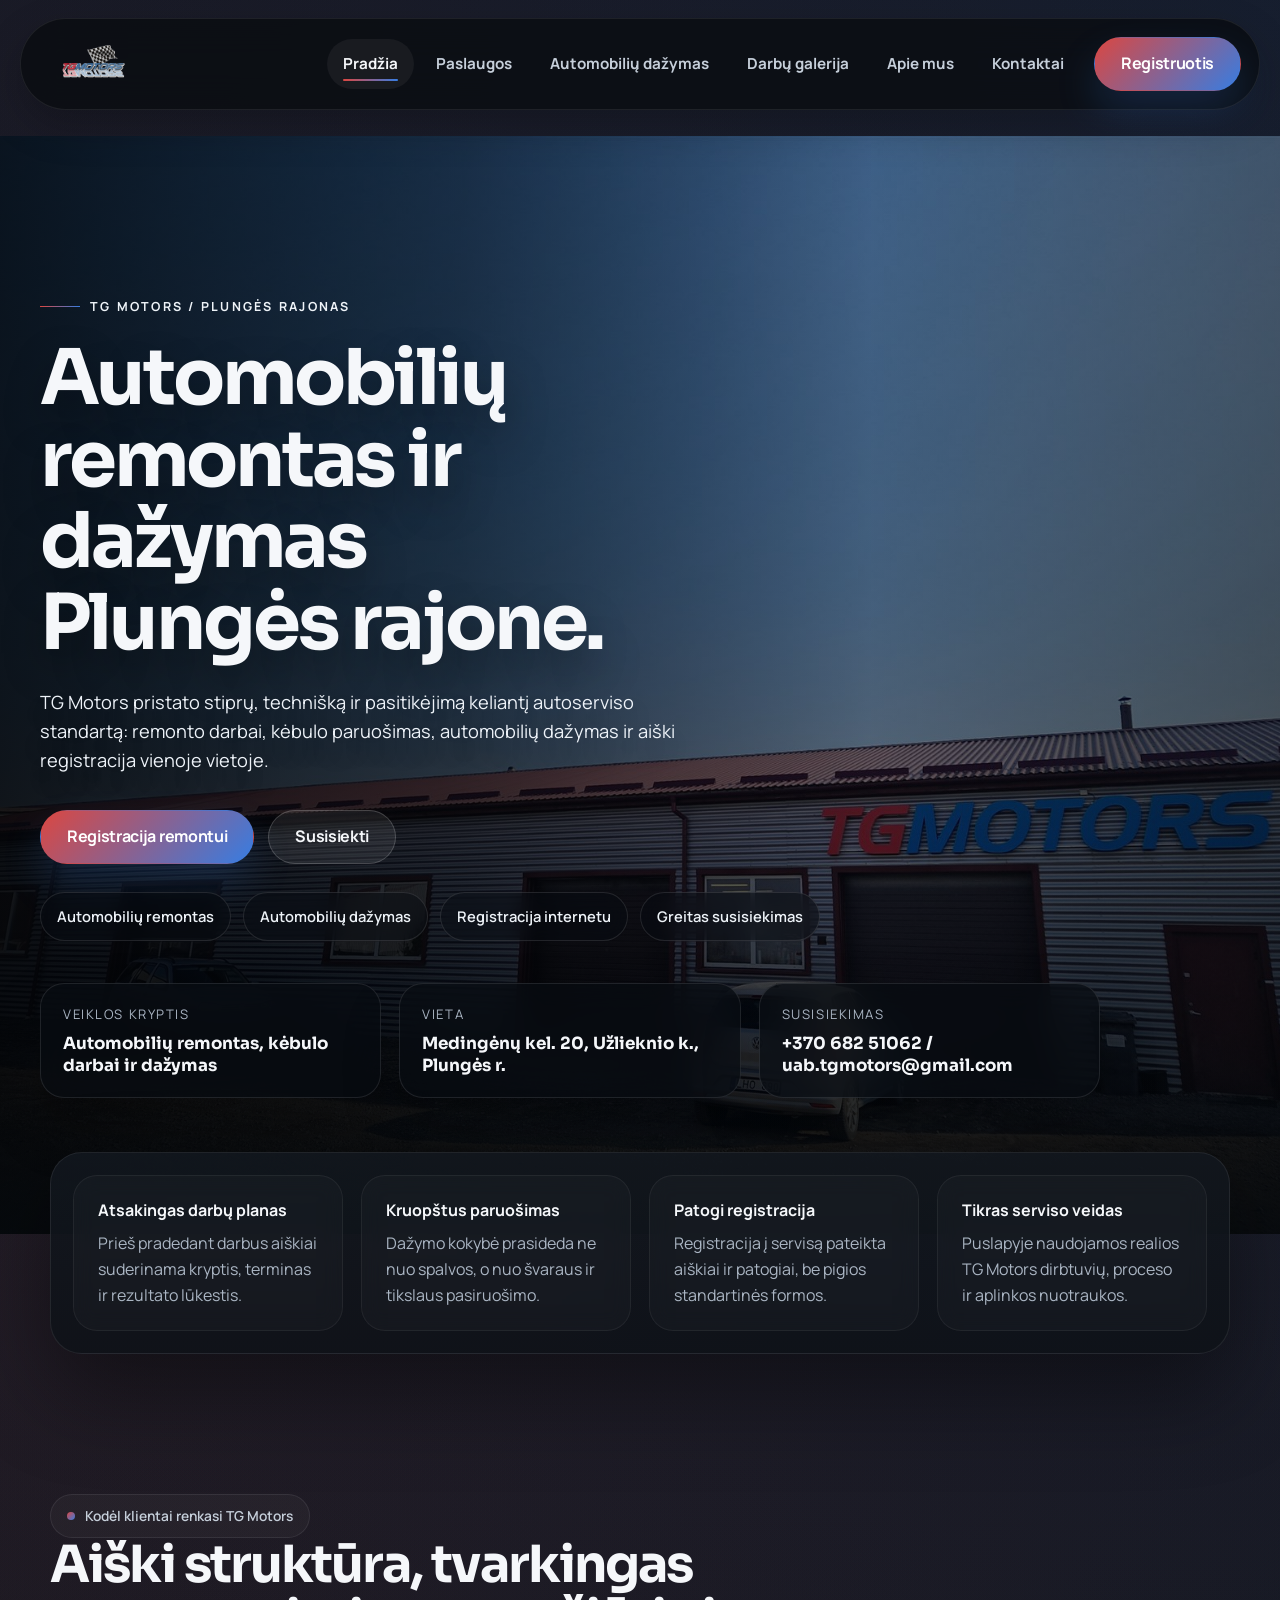
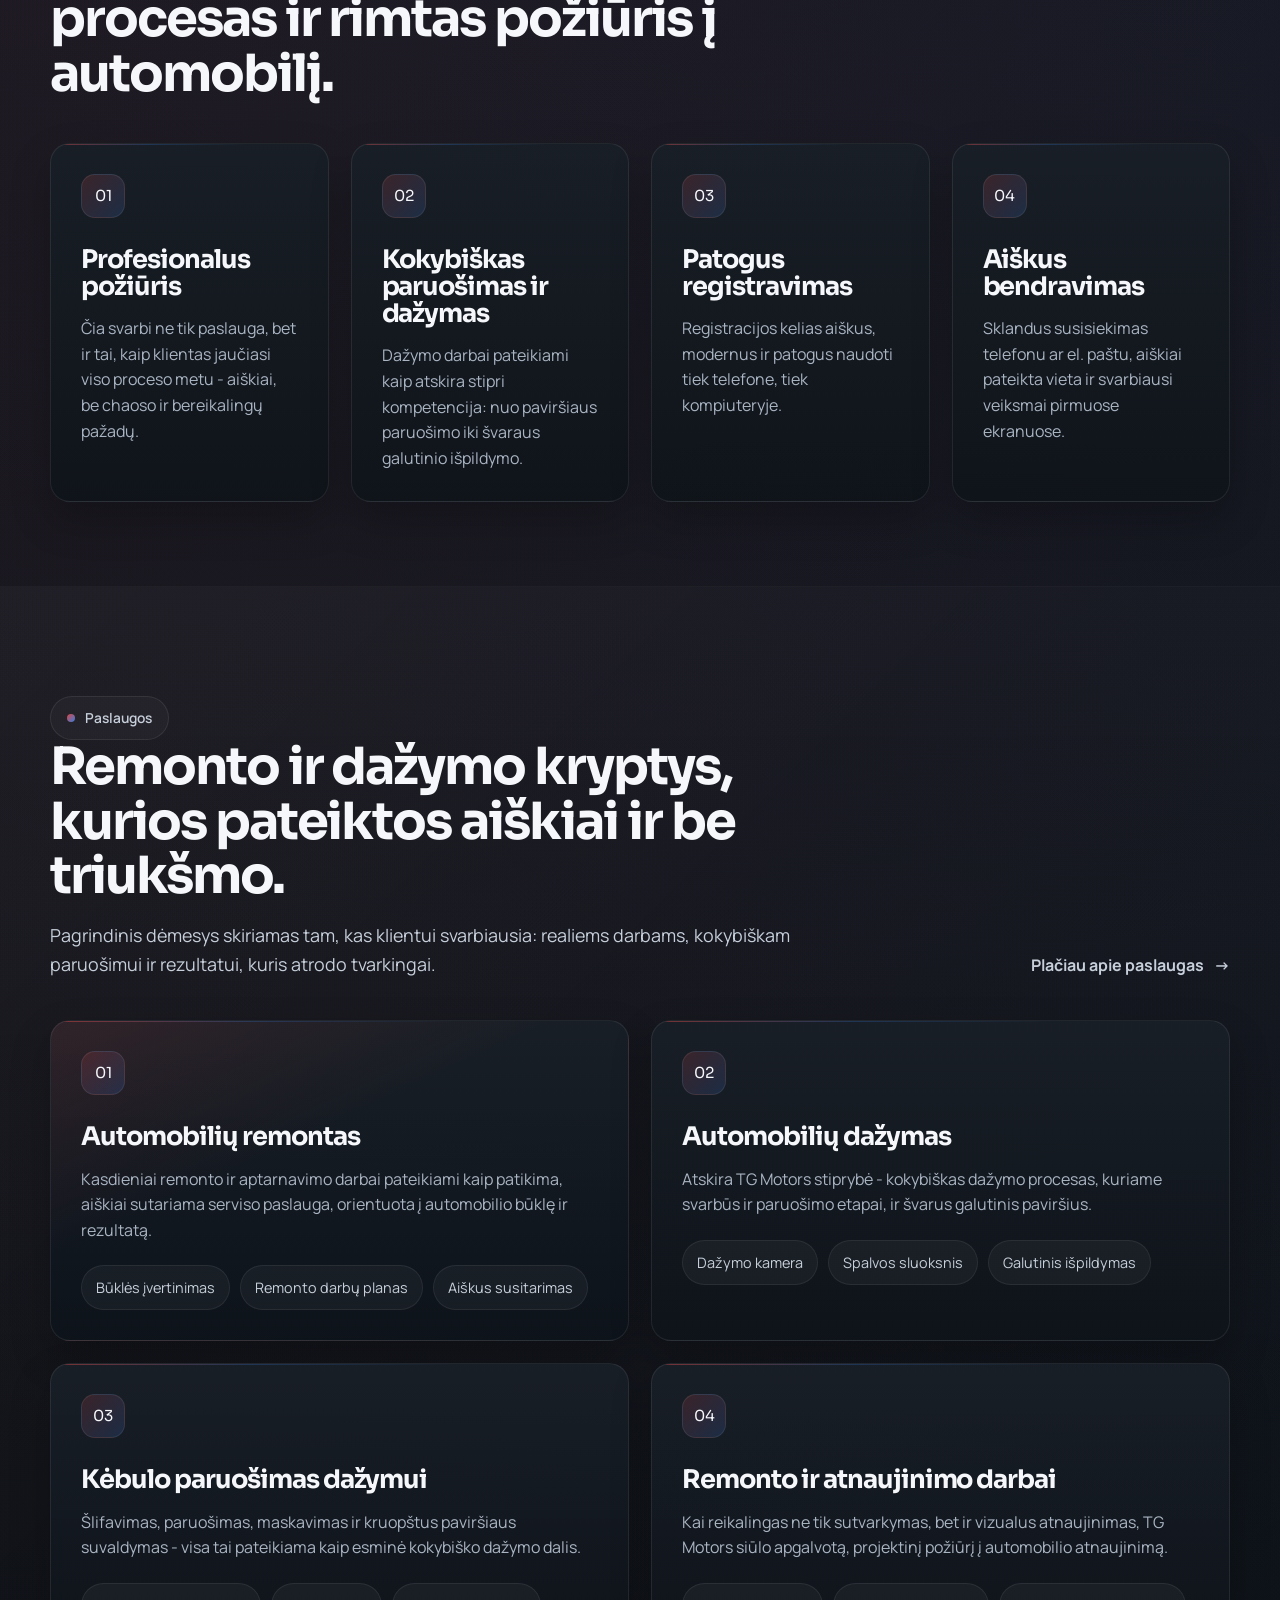
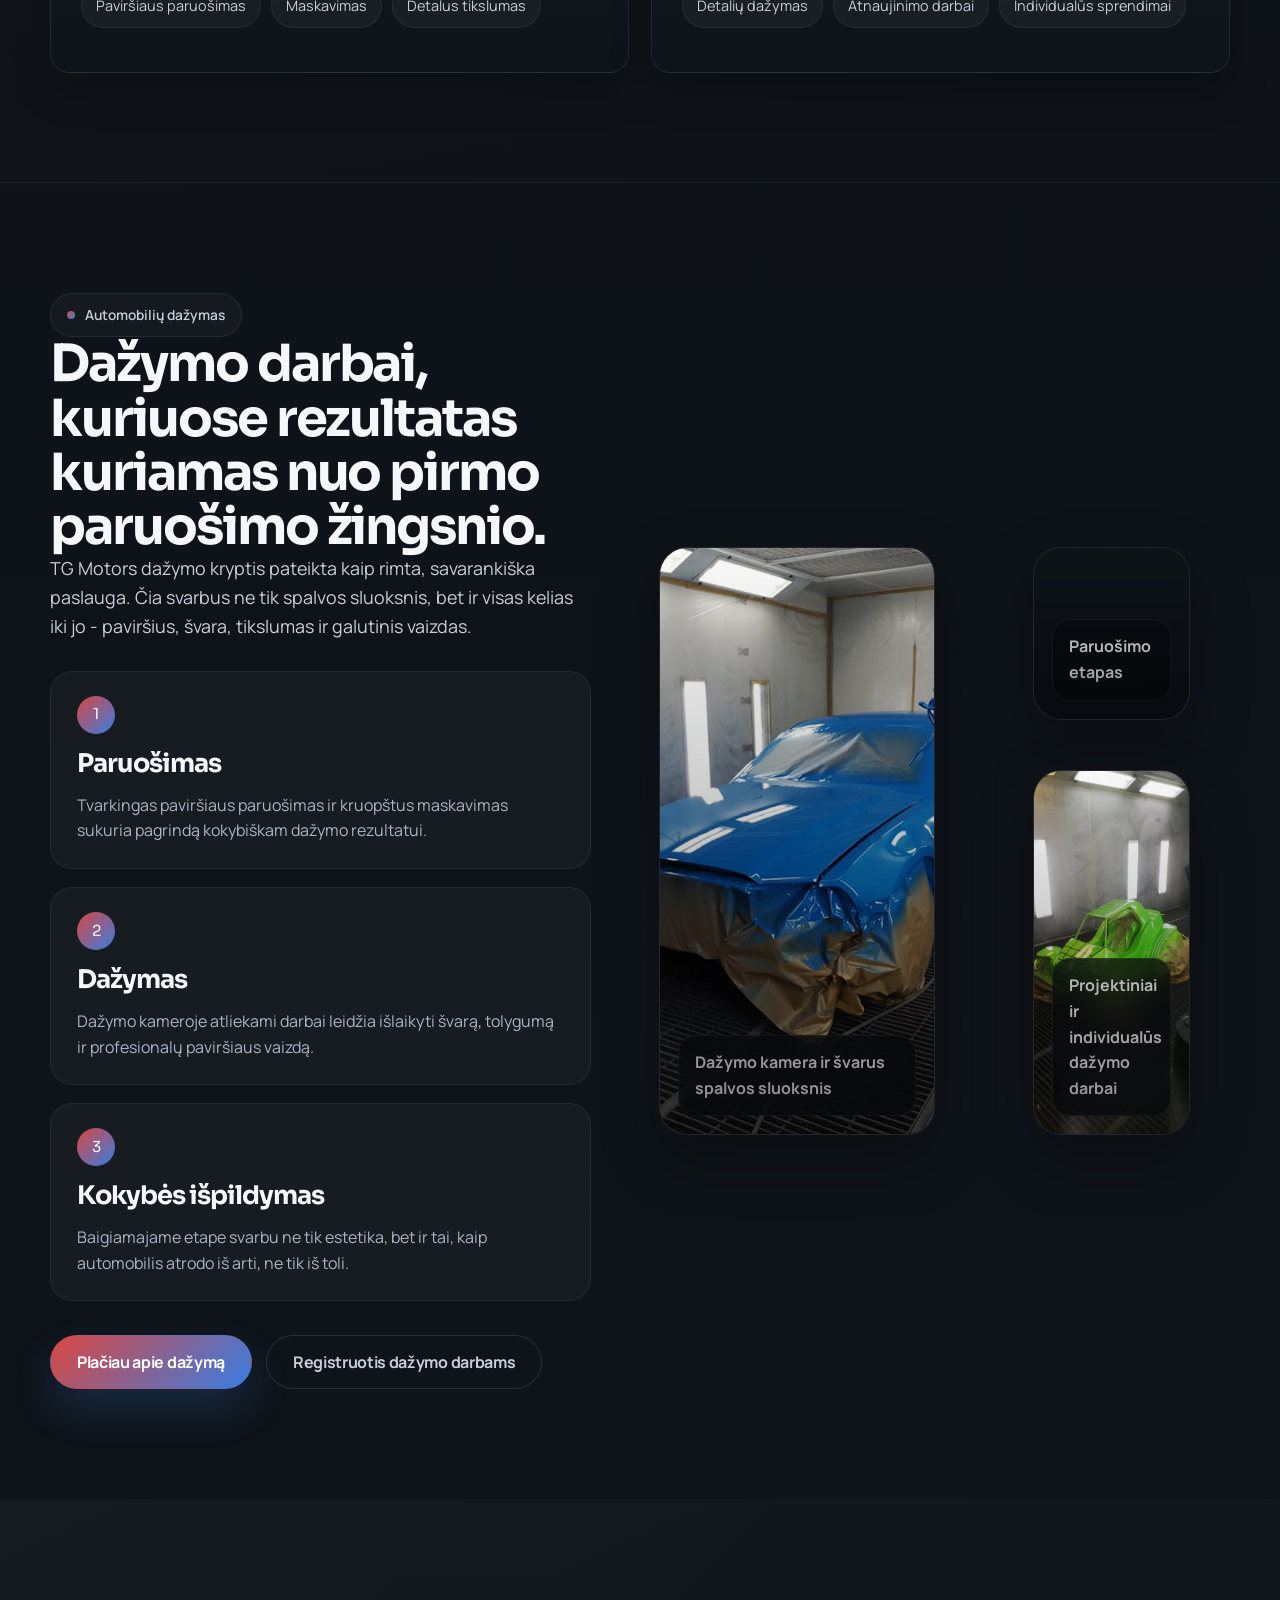
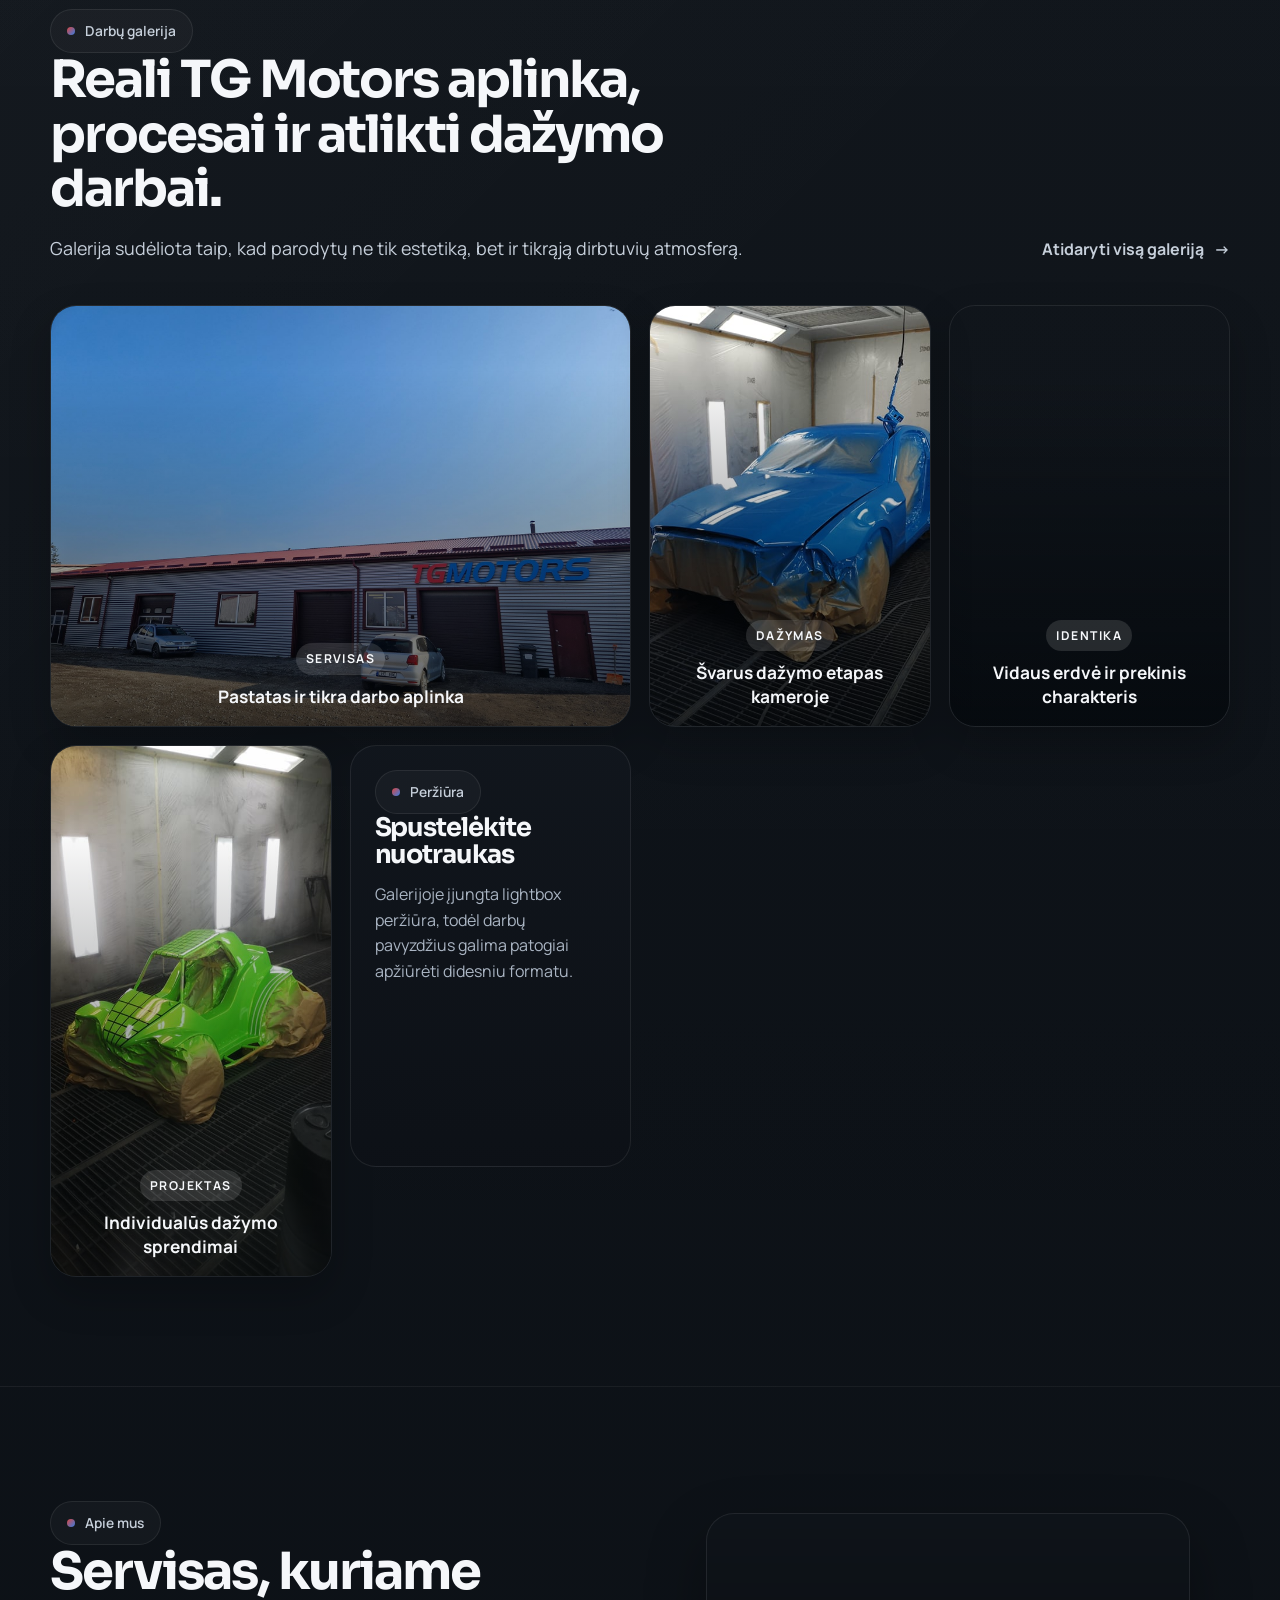
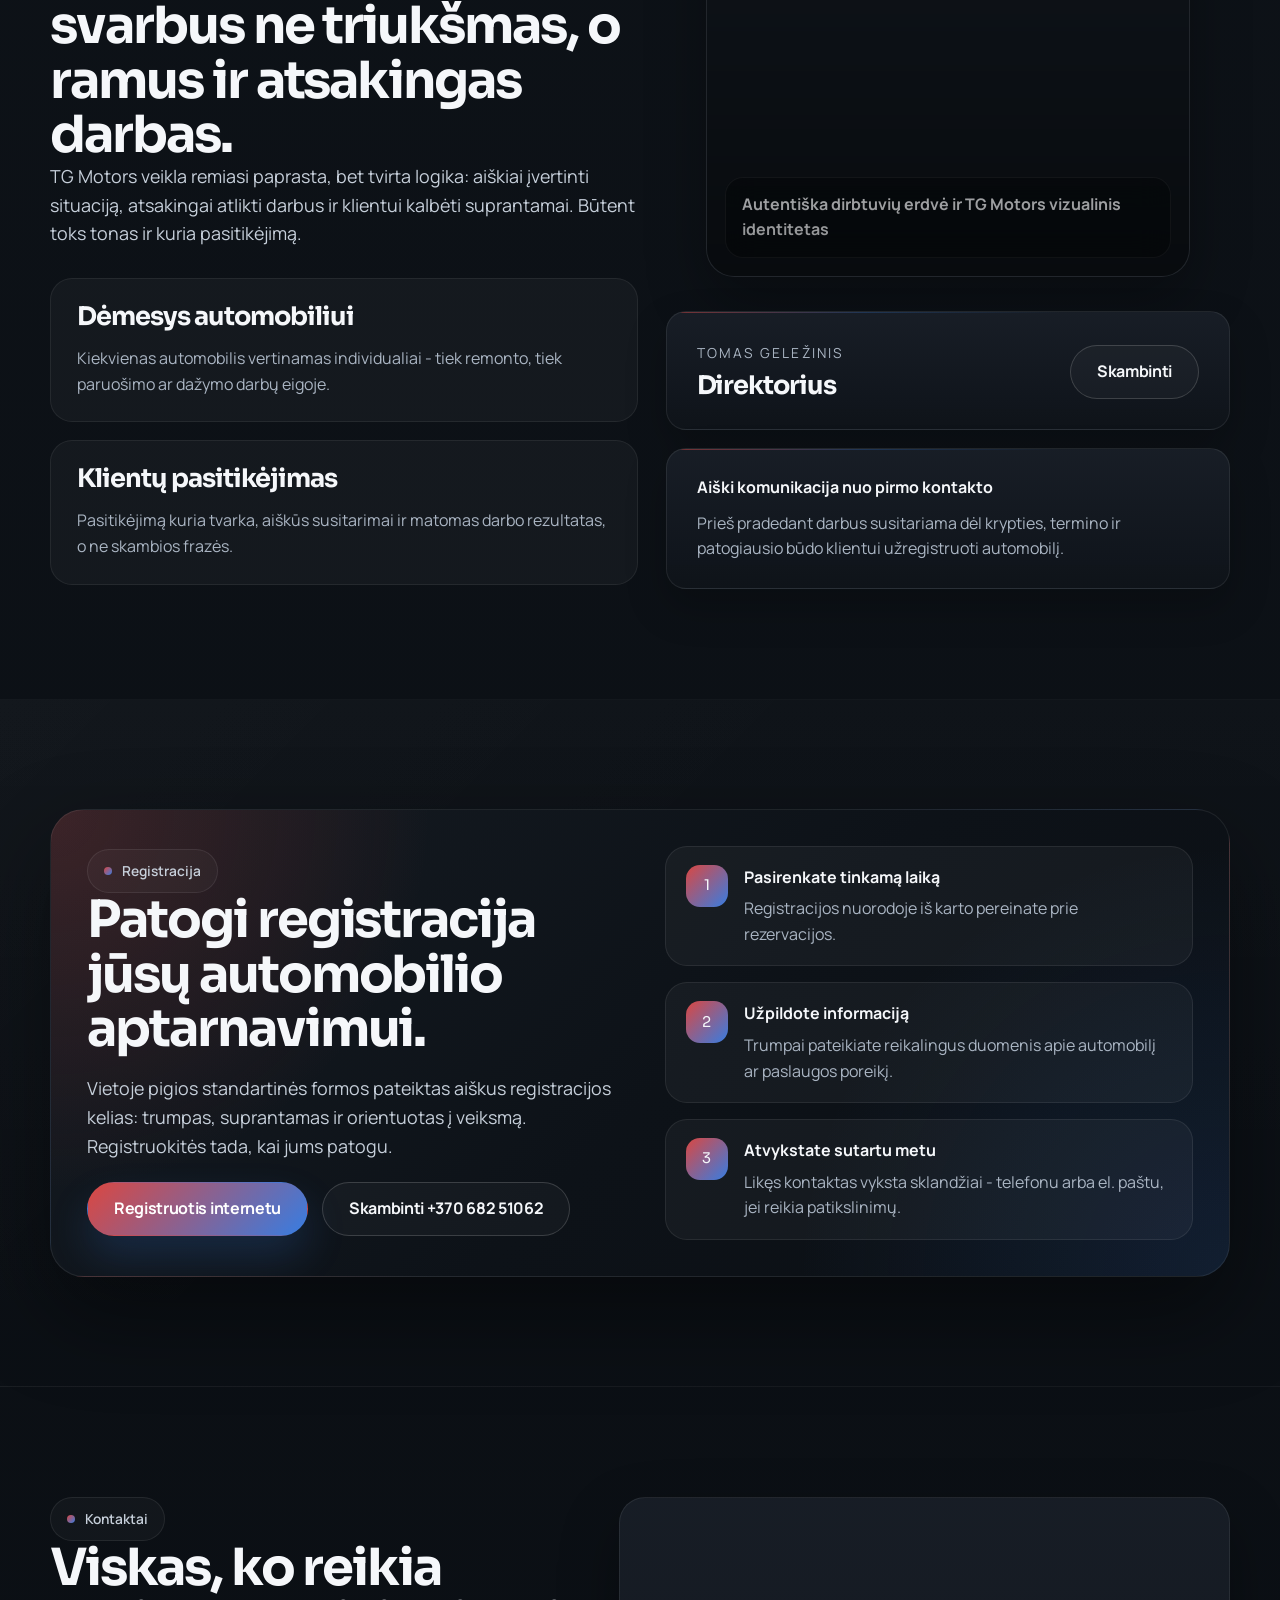
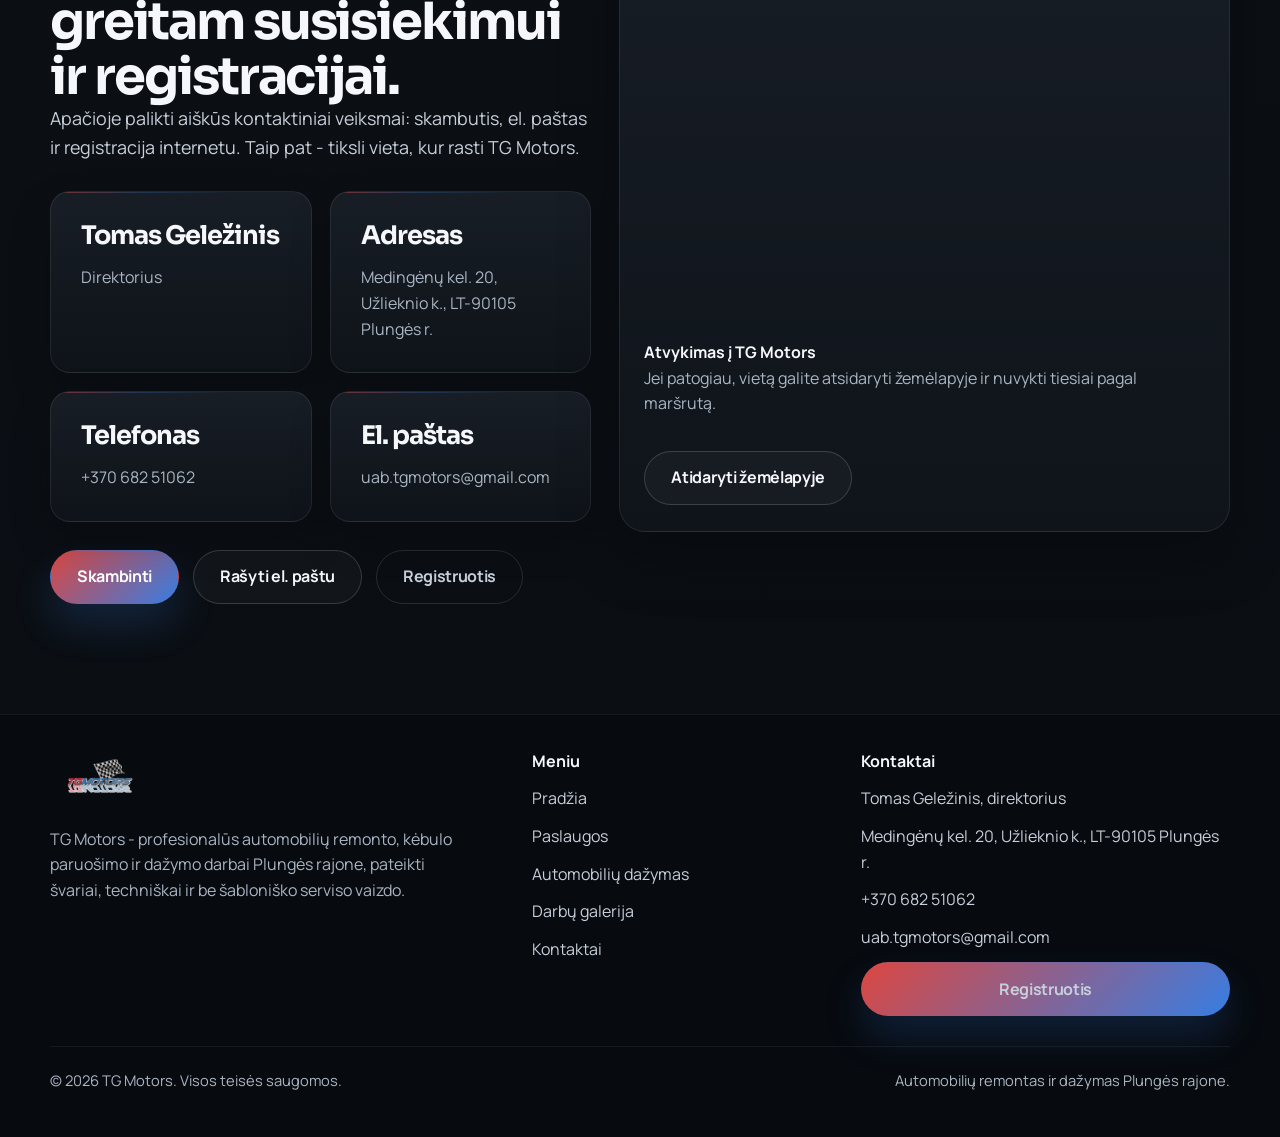
==== index.html @ 913ff046 "Add files via upload" ====
<!doctype html>
<html lang="lt">
  <head>
    <meta charset="utf-8">
    <meta name="viewport" content="width=device-width, initial-scale=1">
    <title>Automobilių remontas ir dažymas Plungės rajone | TG Motors</title>
    <meta
      name="description"
      content="TG Motors - profesionalūs automobilių remonto, kėbulo paruošimo ir dažymo darbai Plungės rajone. Aiški registracija, atsakingas požiūris ir realūs darbų pavyzdžiai."
    >
    <meta name="theme-color" content="#0b0f14">
    <link rel="preconnect" href="https://fonts.googleapis.com">
    <link rel="preconnect" href="https://fonts.gstatic.com" crossorigin>
    <link
      href="https://fonts.googleapis.com/css2?family=Manrope:wght@400;500;600;700;800&family=Sora:wght@400;500;600;700;800&display=swap"
      rel="stylesheet"
    >
    <link rel="preload" as="image" href="images/web/hero-building.jpg">
    <link rel="canonical" href="https://www.tgmotors.lt/">
    <link rel="icon" href="assets/icons/favicon.svg" type="image/svg+xml">
    <link rel="apple-touch-icon" href="images/web/logo-transparent.png">
    <meta property="og:locale" content="lt_LT">
    <meta property="og:type" content="website">
    <meta property="og:site_name" content="TG Motors">
    <meta property="og:title" content="Automobilių remontas ir dažymas Plungės rajone | TG Motors">
    <meta
      property="og:description"
      content="Profesionalūs automobilių remonto, kėbulo paruošimo ir dažymo darbai. Stipri registracijos sistema, aiškus susisiekimas ir tikros TG Motors dirbtuvių nuotraukos."
    >
    <meta property="og:url" content="https://www.tgmotors.lt/">
    <meta property="og:image" content="https://www.tgmotors.lt/images/web/hero-building.jpg">
    <meta name="twitter:card" content="summary_large_image">
    <meta name="twitter:title" content="Automobilių remontas ir dažymas Plungės rajone | TG Motors">
    <meta
      name="twitter:description"
      content="TG Motors - profesionalūs remonto ir dažymo darbai, aiški registracija ir stiprus autoserviso įvaizdis."
    >
    <meta name="twitter:image" content="https://www.tgmotors.lt/images/web/hero-building.jpg">
    <link rel="stylesheet" href="assets/css/styles.css">
    <script type="application/ld+json">
      {
        "@context": "https://schema.org",
        "@graph": [
          {
            "@type": "AutoRepair",
            "@id": "https://www.tgmotors.lt/#business",
            "name": "TG Motors",
            "url": "https://www.tgmotors.lt/",
            "image": "https://www.tgmotors.lt/images/web/hero-building.jpg",
            "logo": "https://www.tgmotors.lt/images/web/logo-transparent.png",
            "description": "TG Motors - profesionalūs automobilių remonto, kėbulo paruošimo ir dažymo darbai Plungės rajone.",
            "telephone": "+37068251062",
            "email": "uab.tgmotors@gmail.com",
            "founder": {
              "@type": "Person",
              "name": "Tomas Geležinis"
            },
            "address": {
              "@type": "PostalAddress",
              "streetAddress": "Medingėnų kel. 20, Užlieknio k.",
              "postalCode": "LT-90105",
              "addressLocality": "Plungės r.",
              "addressCountry": "LT"
            },
            "areaServed": "Plungės rajonas",
            "availableLanguage": ["lt"],
            "hasMap": "https://www.google.com/maps/search/?api=1&query=Meding%C4%97n%C5%B3+kel.+20,+U%C5%BElieknio+k.,+LT-90105+Plung%C4%97s+r."
          },
          {
            "@type": "WebPage",
            "@id": "https://www.tgmotors.lt/#webpage",
            "url": "https://www.tgmotors.lt/",
            "name": "Automobilių remontas ir dažymas Plungės rajone | TG Motors",
            "isPartOf": {
              "@type": "WebSite",
              "@id": "https://www.tgmotors.lt/#website",
              "url": "https://www.tgmotors.lt/",
              "name": "TG Motors"
            },
            "about": {
              "@id": "https://www.tgmotors.lt/#business"
            }
          }
        ]
      }
    </script>
    <script src="assets/js/main.js" defer></script>
  </head>
  <body data-page="home">
    <a class="skip-link" href="#turinys">Praleisti ir eiti prie turinio</a>
    <header class="site-header">
      <div class="container-wide">
        <div class="header-shell">
          <a class="brand" href="index.html" aria-label="TG Motors pradžia">
            <img src="images/web/logo-transparent.png" alt="TG Motors logotipas" width="500" height="300">
          </a>
          <button class="menu-toggle" type="button" aria-expanded="false" aria-controls="site-nav">
            <span></span>
            <span></span>
          </button>
          <div class="site-nav" id="site-nav">
            <nav class="site-nav__links" aria-label="Pagrindinė navigacija">
              <a href="index.html" data-page-link="home">Pradžia</a>
              <a href="paslaugos.html" data-page-link="services">Paslaugos</a>
              <a href="automobiliu-dazymas.html" data-page-link="paint">Automobilių dažymas</a>
              <a href="galerija.html" data-page-link="gallery">Darbų galerija</a>
              <a href="index.html#apie" data-page-link="about">Apie mus</a>
              <a href="kontaktai.html" data-page-link="contact">Kontaktai</a>
            </nav>
            <a
              class="button button--primary"
              href="./registracija.html"
              target="_blank"
              rel="noopener noreferrer"
            >
              Registruotis
            </a>
          </div>
        </div>
      </div>
    </header>

    <main id="turinys">
      <section class="hero hero--home">
        <div class="hero-cinematic">
          <img
            class="hero-cinematic__image"
            src="images/web/hero-building.jpg"
            alt="TG Motors serviso pastatas Plungės rajone"
            width="1800"
            height="1350"
            fetchpriority="high"
            decoding="async"
          >
          <div class="container-wide hero-cinematic__inner">
            <div class="hero-cinematic__content" data-reveal>
              <p class="kicker">TG Motors / Plungės rajonas</p>
              <h1>Automobilių remontas ir dažymas Plungės rajone.</h1>
              <p class="hero-copy">
                TG Motors pristato stiprų, technišką ir pasitikėjimą keliantį autoserviso standartą:
                remonto darbai, kėbulo paruošimas, automobilių dažymas ir aiški registracija vienoje vietoje.
              </p>
              <div class="hero-actions">
                <a
                  class="button button--primary"
                  href="./registracija.html"
                  target="_blank"
                  rel="noopener noreferrer"
                >
                  Registracija remontui
                </a>
                <a class="button button--secondary" href="#kontaktai">Susisiekti</a>
              </div>
              <ul class="hero-badges">
                <li>Automobilių remontas</li>
                <li>Automobilių dažymas</li>
                <li>Registracija internetu</li>
                <li>Greitas susisiekimas</li>
              </ul>
            </div>

            <div class="hero-cinematic__details" data-reveal>
              <div class="metric-card">
                <span>Veiklos kryptis</span>
                <strong>Automobilių remontas, kėbulo darbai ir dažymas</strong>
              </div>
              <div class="metric-card">
                <span>Vieta</span>
                <strong>Medingėnų kel. 20, Užlieknio k., Plungės r.</strong>
              </div>
              <div class="metric-card">
                <span>Susisiekimas</span>
                <strong>+370 682 51062 / uab.tgmotors@gmail.com</strong>
              </div>
            </div>
          </div>
        </div>

        <div class="container hero-meta-strip">
          <div class="hero-trust panel panel--soft" data-reveal>
            <div class="hero-trust__item">
              <strong>Atsakingas darbų planas</strong>
              <p>Prieš pradedant darbus aiškiai suderinama kryptis, terminas ir rezultato lūkestis.</p>
            </div>
            <div class="hero-trust__item">
              <strong>Kruopštus paruošimas</strong>
              <p>Dažymo kokybė prasideda ne nuo spalvos, o nuo švaraus ir tikslaus pasiruošimo.</p>
            </div>
            <div class="hero-trust__item">
              <strong>Patogi registracija</strong>
              <p>Registracija į servisą pateikta aiškiai ir patogiai, be pigios standartinės formos.</p>
            </div>
            <div class="hero-trust__item">
              <strong>Tikras serviso veidas</strong>
              <p>Puslapyje naudojamos realios TG Motors dirbtuvių, proceso ir aplinkos nuotraukos.</p>
            </div>
          </div>
        </div>
      </section>

      <section class="section section--tight">
        <div class="container">
          <div class="section-head">
            <div>
              <span class="eyebrow-badge">Kodėl klientai renkasi TG Motors</span>
              <h2>Aiški struktūra, tvarkingas procesas ir rimtas požiūris į automobilį.</h2>
            </div>
          </div>
          <div class="grid-4">
            <article class="surface-card trust-card" data-reveal>
              <div class="card-number">01</div>
              <h3>Profesionalus požiūris</h3>
              <p>Čia svarbi ne tik paslauga, bet ir tai, kaip klientas jaučiasi viso proceso metu - aiškiai, be chaoso ir bereikalingų pažadų.</p>
            </article>
            <article class="surface-card trust-card" data-reveal>
              <div class="card-number">02</div>
              <h3>Kokybiškas paruošimas ir dažymas</h3>
              <p>Dažymo darbai pateikiami kaip atskira stipri kompetencija: nuo paviršiaus paruošimo iki švaraus galutinio išpildymo.</p>
            </article>
            <article class="surface-card trust-card" data-reveal>
              <div class="card-number">03</div>
              <h3>Patogus registravimas</h3>
              <p>Registracijos kelias aiškus, modernus ir patogus naudoti tiek telefone, tiek kompiuteryje.</p>
            </article>
            <article class="surface-card trust-card" data-reveal>
              <div class="card-number">04</div>
              <h3>Aiškus bendravimas</h3>
              <p>Sklandus susisiekimas telefonu ar el. paštu, aiškiai pateikta vieta ir svarbiausi veiksmai pirmuose ekranuose.</p>
            </article>
          </div>
        </div>
      </section>

      <section class="section section--contrast" id="paslaugos">
        <div class="container">
          <div class="section-head">
            <div>
              <span class="eyebrow-badge">Paslaugos</span>
              <h2>Remonto ir dažymo kryptys, kurios pateiktos aiškiai ir be triukšmo.</h2>
              <p class="lead">
                Pagrindinis dėmesys skiriamas tam, kas klientui svarbiausia: realiems darbams, kokybiškam paruošimui ir rezultatui, kuris atrodo tvarkingai.
              </p>
            </div>
            <a class="link-arrow" href="paslaugos.html">Plačiau apie paslaugas</a>
          </div>

          <div class="service-grid">
            <article class="surface-card service-card service-card--highlight" data-reveal>
              <div class="card-number">01</div>
              <h3>Automobilių remontas</h3>
              <p>
                Kasdieniai remonto ir aptarnavimo darbai pateikiami kaip patikima, aiškiai sutariama serviso paslauga, orientuota į automobilio būklę ir rezultatą.
              </p>
              <ul class="list-inline">
                <li>Būklės įvertinimas</li>
                <li>Remonto darbų planas</li>
                <li>Aiškus susitarimas</li>
              </ul>
            </article>

            <article class="surface-card service-card" data-reveal>
              <div class="card-number">02</div>
              <h3>Automobilių dažymas</h3>
              <p>
                Atskira TG Motors stiprybė - kokybiškas dažymo procesas, kuriame svarbūs ir paruošimo etapai, ir švarus galutinis paviršius.
              </p>
              <ul class="list-inline">
                <li>Dažymo kamera</li>
                <li>Spalvos sluoksnis</li>
                <li>Galutinis išpildymas</li>
              </ul>
            </article>

            <article class="surface-card service-card" data-reveal>
              <div class="card-number">03</div>
              <h3>Kėbulo paruošimas dažymui</h3>
              <p>
                Šlifavimas, paruošimas, maskavimas ir kruopštus paviršiaus suvaldymas - visa tai pateikiama kaip esminė kokybiško dažymo dalis.
              </p>
              <ul class="list-inline">
                <li>Paviršiaus paruošimas</li>
                <li>Maskavimas</li>
                <li>Detalus tikslumas</li>
              </ul>
            </article>

            <article class="surface-card service-card" data-reveal>
              <div class="card-number">04</div>
              <h3>Remonto ir atnaujinimo darbai</h3>
              <p>
                Kai reikalingas ne tik sutvarkymas, bet ir vizualus atnaujinimas, TG Motors siūlo apgalvotą, projektinį požiūrį į automobilio atnaujinimą.
              </p>
              <ul class="list-inline">
                <li>Detalių dažymas</li>
                <li>Atnaujinimo darbai</li>
                <li>Individualūs sprendimai</li>
              </ul>
            </article>
          </div>
        </div>
      </section>

      <section class="section" id="dazymas">
        <div class="container paint-layout">
          <div data-reveal>
            <span class="eyebrow-badge">Automobilių dažymas</span>
            <h2>Dažymo darbai, kuriuose rezultatas kuriamas nuo pirmo paruošimo žingsnio.</h2>
            <p class="lead">
              TG Motors dažymo kryptis pateikta kaip rimta, savarankiška paslauga. Čia svarbus ne tik spalvos sluoksnis, bet ir visas kelias iki jo - paviršius, švara, tikslumas ir galutinis vaizdas.
            </p>
            <div class="process-stack">
              <article class="process-card">
                <div class="process-card__step">1</div>
                <h3>Paruošimas</h3>
                <p>Tvarkingas paviršiaus paruošimas ir kruopštus maskavimas sukuria pagrindą kokybiškam dažymo rezultatui.</p>
              </article>
              <article class="process-card">
                <div class="process-card__step">2</div>
                <h3>Dažymas</h3>
                <p>Dažymo kameroje atliekami darbai leidžia išlaikyti švarą, tolygumą ir profesionalų paviršiaus vaizdą.</p>
              </article>
              <article class="process-card">
                <div class="process-card__step">3</div>
                <h3>Kokybės išpildymas</h3>
                <p>Baigiamajame etape svarbu ne tik estetika, bet ir tai, kaip automobilis atrodo iš arti, ne tik iš toli.</p>
              </article>
            </div>
            <div class="hero-actions">
              <a class="button button--primary" href="automobiliu-dazymas.html">Plačiau apie dažymą</a>
              <a
                class="button button--ghost"
                href="./registracija.html"
                target="_blank"
                rel="noopener noreferrer"
              >
                Registruotis dažymo darbams
              </a>
            </div>
          </div>

          <div class="image-collage" data-reveal>
            <div class="image-collage__main">
              <figure class="image-card">
                <img
                  src="images/118652655_808938176510190_2243467091985668302_n.jpg"
                  alt="Ryškiai mėlynas automobilis dažymo kameroje"
                  width="960"
                  height="720"
                  loading="lazy"
                  decoding="async"
                >
                <figcaption class="image-card__label">Dažymo kamera ir švarus spalvos sluoksnis</figcaption>
              </figure>
            </div>
            <div class="image-collage__side">
              <figure class="image-card">
                <img
                  src="images/118651853_861858467676010_12891140651486483_n.jpg"
                  alt="Kėbulo paruošimo ir dažymo procesas TG Motors dirbtuvėse"
                  width="960"
                  height="720"
                  loading="lazy"
                  decoding="async"
                >
                <figcaption class="image-card__label">Paruošimo etapas</figcaption>
              </figure>
              <figure class="image-card">
                <img
                  src="images/118617708_317316702942188_1042977037023364598_n.jpg"
                  alt="Ryškiai žalia detalė dažymo kameroje"
                  width="480"
                  height="960"
                  loading="lazy"
                  decoding="async"
                >
                <figcaption class="image-card__label">Projektiniai ir individualūs dažymo darbai</figcaption>
              </figure>
            </div>
          </div>
        </div>
      </section>

      <section class="section section--contrast" id="galerija">
        <div class="container">
          <div class="section-head">
            <div>
              <span class="eyebrow-badge">Darbų galerija</span>
              <h2>Reali TG Motors aplinka, procesai ir atlikti dažymo darbai.</h2>
              <p class="lead">Galerija sudėliota taip, kad parodytų ne tik estetiką, bet ir tikrąją dirbtuvių atmosferą.</p>
            </div>
            <a class="link-arrow" href="galerija.html">Atidaryti visą galeriją</a>
          </div>

          <div class="gallery-grid">
            <button
              class="gallery-card gallery-card--wide"
              type="button"
              data-reveal
              data-lightbox="images/web/hero-building.jpg"
              data-alt="TG Motors serviso pastatas"
              data-caption="TG Motors serviso pastatas ir fasadas"
            >
              <img src="images/web/hero-building.jpg" alt="TG Motors serviso pastatas" width="1800" height="1350" loading="lazy" decoding="async">
              <span class="gallery-card__meta"><span>Servisas</span><strong>Pastatas ir tikra darbo aplinka</strong></span>
            </button>

            <button
              class="gallery-card gallery-card--medium"
              type="button"
              data-reveal
              data-lightbox="images/118652655_808938176510190_2243467091985668302_n.jpg"
              data-alt="Ryškiai mėlynas automobilis dažymo kameroje"
              data-caption="Dažymo kamera ir spalvos išpildymas"
            >
              <img src="images/118652655_808938176510190_2243467091985668302_n.jpg" alt="Ryškiai mėlynas automobilis dažymo kameroje" width="960" height="720" loading="lazy" decoding="async">
              <span class="gallery-card__meta"><span>Dažymas</span><strong>Švarus dažymo etapas kameroje</strong></span>
            </button>

            <button
              class="gallery-card gallery-card--medium"
              type="button"
              data-reveal
              data-lightbox="images/FB_IMG_1645038631017.jpg"
              data-alt="TG Motors vidaus erdvė su prekės ženklo identika"
              data-caption="Vidaus erdvė ir TG Motors identika"
            >
              <img src="images/FB_IMG_1645038631017.jpg" alt="TG Motors vidaus erdvė su prekės ženklo identika" width="1080" height="810" loading="lazy" decoding="async">
              <span class="gallery-card__meta"><span>Identika</span><strong>Vidaus erdvė ir prekinis charakteris</strong></span>
            </button>

            <button
              class="gallery-card gallery-card--tall"
              type="button"
              data-reveal
              data-lightbox="images/118617708_317316702942188_1042977037023364598_n.jpg"
              data-alt="Žalias projektinis dažymo darbas"
              data-caption="Individualus projektinis dažymas"
            >
              <img src="images/118617708_317316702942188_1042977037023364598_n.jpg" alt="Žalias projektinis dažymo darbas" width="480" height="960" loading="lazy" decoding="async">
              <span class="gallery-card__meta"><span>Projektas</span><strong>Individualūs dažymo sprendimai</strong></span>
            </button>

            <article class="gallery-note" data-reveal>
              <span class="eyebrow-badge">Peržiūra</span>
              <h3>Spustelėkite nuotraukas</h3>
              <p>Galerijoje įjungta lightbox peržiūra, todėl darbų pavyzdžius galima patogiai apžiūrėti didesniu formatu.</p>
            </article>
          </div>
        </div>
      </section>

      <section class="section" id="apie">
        <div class="container about-layout">
          <div data-reveal>
            <span class="eyebrow-badge">Apie mus</span>
            <h2>Servisas, kuriame svarbus ne triukšmas, o ramus ir atsakingas darbas.</h2>
            <p class="lead">
              TG Motors veikla remiasi paprasta, bet tvirta logika: aiškiai įvertinti situaciją, atsakingai atlikti darbus ir klientui kalbėti suprantamai. Būtent toks tonas ir kuria pasitikėjimą.
            </p>
            <div class="process-stack">
              <article class="process-card">
                <h3>Dėmesys automobiliui</h3>
                <p>Kiekvienas automobilis vertinamas individualiai - tiek remonto, tiek paruošimo ar dažymo darbų eigoje.</p>
              </article>
              <article class="process-card">
                <h3>Klientų pasitikėjimas</h3>
                <p>Pasitikėjimą kuria tvarka, aiškūs susitarimai ir matomas darbo rezultatas, o ne skambios frazės.</p>
              </article>
            </div>
          </div>

          <div class="about-aside" data-reveal>
            <figure class="image-card">
              <img
                src="images/FB_IMG_1645038631017.jpg"
                alt="TG Motors vidaus erdvė su prekės ženklo vizualika"
                width="1080"
                height="810"
                loading="lazy"
                decoding="async"
              >
              <figcaption class="image-card__label">Autentiška dirbtuvių erdvė ir TG Motors vizualinis identitetas</figcaption>
            </figure>
            <div class="surface-card director-card">
              <div class="director-card__title">
                <span>Tomas Geležinis</span>
                <h3>Direktorius</h3>
              </div>
              <a class="button button--secondary" href="tel:+37068251062">Skambinti</a>
            </div>
            <div class="surface-card quote-card">
              <strong>Aiški komunikacija nuo pirmo kontakto</strong>
              <p>Prieš pradedant darbus susitariama dėl krypties, termino ir patogiausio būdo klientui užregistruoti automobilį.</p>
            </div>
          </div>
        </div>
      </section>

      <section class="section section--contrast">
        <div class="container">
          <div class="booking-panel" data-reveal>
            <div class="booking-panel__content">
              <span class="eyebrow-badge">Registracija</span>
              <h2>Patogi registracija jūsų automobilio aptarnavimui.</h2>
              <p class="lead">
                Vietoje pigios standartinės formos pateiktas aiškus registracijos kelias: trumpas, suprantamas ir orientuotas į veiksmą. Registruokitės tada, kai jums patogu.
              </p>
              <div class="booking-panel__actions">
                <a
                  class="button button--primary"
                  href="./registracija.html"
                  target="_blank"
                  rel="noopener noreferrer"
                >
                  Registruotis internetu
                </a>
                <a class="button button--secondary" href="tel:+37068251062">Skambinti +370 682 51062</a>
              </div>
            </div>
            <div class="booking-panel__steps">
              <div class="booking-step">
                <div class="booking-step__index">1</div>
                <div>
                  <strong>Pasirenkate tinkamą laiką</strong>
                  <p>Registracijos nuorodoje iš karto pereinate prie rezervacijos.</p>
                </div>
              </div>
              <div class="booking-step">
                <div class="booking-step__index">2</div>
                <div>
                  <strong>Užpildote informaciją</strong>
                  <p>Trumpai pateikiate reikalingus duomenis apie automobilį ar paslaugos poreikį.</p>
                </div>
              </div>
              <div class="booking-step">
                <div class="booking-step__index">3</div>
                <div>
                  <strong>Atvykstate sutartu metu</strong>
                  <p>Likęs kontaktas vyksta sklandžiai - telefonu arba el. paštu, jei reikia patikslinimų.</p>
                </div>
              </div>
            </div>
          </div>
        </div>
      </section>

      <section class="section" id="kontaktai">
        <div class="container contact-layout">
          <div data-reveal>
            <span class="eyebrow-badge">Kontaktai</span>
            <h2>Viskas, ko reikia greitam susisiekimui ir registracijai.</h2>
            <p class="lead">
              Apačioje palikti aiškūs kontaktiniai veiksmai: skambutis, el. paštas ir registracija internetu. Taip pat - tiksli vieta, kur rasti TG Motors.
            </p>

            <div class="contact-cards">
              <article class="surface-card contact-card">
                <h3>Tomas Geležinis</h3>
                <p>Direktorius</p>
              </article>
              <article class="surface-card contact-card">
                <h3>Adresas</h3>
                <p>Medingėnų kel. 20, Užlieknio k., LT-90105 Plungės r.</p>
              </article>
              <article class="surface-card contact-card">
                <h3>Telefonas</h3>
                <p><a href="tel:+37068251062">+370 682 51062</a></p>
              </article>
              <article class="surface-card contact-card">
                <h3>El. paštas</h3>
                <p><a href="mailto:uab.tgmotors@gmail.com">uab.tgmotors@gmail.com</a></p>
              </article>
            </div>

            <div class="contact-actions">
              <a class="button button--primary" href="tel:+37068251062">Skambinti</a>
              <a class="button button--secondary" href="mailto:uab.tgmotors@gmail.com">Rašyti el. paštu</a>
              <a
                class="button button--ghost"
                href="./registracija.html"
                target="_blank"
                rel="noopener noreferrer"
              >
                Registruotis
              </a>
            </div>
          </div>

          <div class="panel map-card" data-reveal>
            <iframe
              title="TG Motors vieta žemėlapyje"
              src="https://www.google.com/maps?q=Meding%C4%97n%C5%B3%20kel.%2020,%20U%C5%BElieknio%20k.,%20LT-90105%20Plung%C4%97s%20r.&output=embed"
              loading="lazy"
              referrerpolicy="no-referrer-when-downgrade"
            ></iframe>
            <div class="map-card__footer">
              <strong>Atvykimas į TG Motors</strong>
              <p>Jei patogiau, vietą galite atsidaryti žemėlapyje ir nuvykti tiesiai pagal maršrutą.</p>
              <div class="hero-actions">
                <a
                  class="button button--secondary"
                  href="https://www.google.com/maps/search/?api=1&query=Meding%C4%97n%C5%B3+kel.+20,+U%C5%BElieknio+k.,+LT-90105+Plung%C4%97s+r."
                  target="_blank"
                  rel="noopener noreferrer"
                >
                  Atidaryti žemėlapyje
                </a>
              </div>
            </div>
          </div>
        </div>
      </section>
    </main>

    <footer class="footer">
      <div class="container">
        <div class="footer-grid">
          <div class="footer-brand">
            <a href="index.html" aria-label="TG Motors pradžia">
              <img src="images/web/logo-transparent.png" alt="TG Motors logotipas" width="500" height="300">
            </a>
            <p>
              TG Motors - profesionalūs automobilių remonto, kėbulo paruošimo ir dažymo darbai Plungės rajone, pateikti švariai, techniškai ir be šabloniško serviso vaizdo.
            </p>
          </div>

          <nav class="footer-nav" aria-label="Footer meniu">
            <strong>Meniu</strong>
            <a href="index.html">Pradžia</a>
            <a href="paslaugos.html">Paslaugos</a>
            <a href="automobiliu-dazymas.html">Automobilių dažymas</a>
            <a href="galerija.html">Darbų galerija</a>
            <a href="kontaktai.html">Kontaktai</a>
          </nav>

          <div class="footer-contact">
            <strong>Kontaktai</strong>
            <span>Tomas Geležinis, direktorius</span>
            <span>Medingėnų kel. 20, Užlieknio k., LT-90105 Plungės r.</span>
            <a href="tel:+37068251062">+370 682 51062</a>
            <a href="mailto:uab.tgmotors@gmail.com">uab.tgmotors@gmail.com</a>
            <a
              class="button button--primary"
              href="./registracija.html"
              target="_blank"
              rel="noopener noreferrer"
            >
              Registruotis
            </a>
          </div>
        </div>

        <div class="footer-meta">
          <span>&copy; <span class="js-year">2026</span> TG Motors. Visos teisės saugomos.</span>
          <span>Automobilių remontas ir dažymas Plungės rajone.</span>
        </div>
      </div>
    </footer>

    <div class="mobile-actions" aria-label="Greiti veiksmai">
      <a class="button button--secondary" href="tel:+37068251062">Skambinti</a>
      <a
        class="button button--primary"
        href="./registracija.html"
        target="_blank"
        rel="noopener noreferrer"
      >
        Registruotis
      </a>
    </div>
  </body>
</html>
---- assets/css/styles.css ----
:root {
  --bg: #0b0f14;
  --bg-soft: #11161d;
  --surface: rgba(19, 24, 31, 0.94);
  --surface-strong: #171d25;
  --surface-muted: #1d242d;
  --line: rgba(255, 255, 255, 0.08);
  --line-strong: rgba(255, 255, 255, 0.16);
  --text: #f5f7fa;
  --muted: #aab5c3;
  --muted-strong: #c6cfda;
  --blue: #377de2;
  --blue-soft: rgba(55, 125, 226, 0.18);
  --red: #db4741;
  --red-soft: rgba(219, 71, 65, 0.18);
  --shadow-xl: 0 38px 90px rgba(0, 0, 0, 0.42);
  --shadow-lg: 0 24px 60px rgba(0, 0, 0, 0.3);
  --shadow-md: 0 18px 40px rgba(0, 0, 0, 0.22);
  --radius-xl: 34px;
  --radius-lg: 26px;
  --radius-md: 20px;
  --radius-sm: 14px;
  --container: min(1180px, calc(100% - 40px));
  --container-wide: min(1280px, calc(100% - 40px));
  --header-height: 92px;
  --transition: 220ms ease;
}

*,
*::before,
*::after {
  box-sizing: border-box;
}

html {
  scroll-behavior: smooth;
}

body {
  margin: 0;
  font-family: "Manrope", "Segoe UI", sans-serif;
  background:
    radial-gradient(circle at top right, rgba(55, 125, 226, 0.12), transparent 36%),
    radial-gradient(circle at left 12%, rgba(219, 71, 65, 0.1), transparent 30%),
    linear-gradient(180deg, #0b0f14 0%, #0f141a 48%, #0a0e13 100%);
  color: var(--text);
  line-height: 1.6;
  min-height: 100vh;
}

body::before {
  content: "";
  position: fixed;
  inset: 0;
  pointer-events: none;
  background:
    linear-gradient(90deg, transparent 0, transparent calc(100% - 1px), rgba(255, 255, 255, 0.03) calc(100% - 1px)),
    linear-gradient(0deg, transparent 0, transparent calc(100% - 1px), rgba(255, 255, 255, 0.02) calc(100% - 1px));
  background-size: 120px 120px;
  mask-image: linear-gradient(180deg, rgba(0, 0, 0, 0.2), transparent 90%);
  opacity: 0.55;
  z-index: -1;
}

img {
  display: block;
  max-width: 100%;
}

a {
  color: inherit;
  text-decoration: none;
}

button,
input,
textarea,
select {
  font: inherit;
}

button {
  cursor: pointer;
}

main {
  overflow: clip;
}

.container,
.container-wide {
  width: var(--container);
  margin: 0 auto;
}

.container-wide {
  width: var(--container-wide);
}

.section {
  padding: 110px 0;
}

.section--tight {
  padding: 84px 0;
}

.section--contrast {
  position: relative;
}

.section--contrast::before {
  content: "";
  position: absolute;
  inset: 0;
  background:
    linear-gradient(135deg, rgba(255, 255, 255, 0.015), transparent 45%),
    linear-gradient(180deg, rgba(255, 255, 255, 0.015), rgba(255, 255, 255, 0));
  border-top: 1px solid rgba(255, 255, 255, 0.03);
  border-bottom: 1px solid rgba(255, 255, 255, 0.03);
  pointer-events: none;
}

.section > .container,
.section > .container-wide {
  position: relative;
  z-index: 1;
}

.kicker {
  display: inline-flex;
  align-items: center;
  gap: 10px;
  margin: 0 0 22px;
  color: var(--muted-strong);
  letter-spacing: 0.18em;
  text-transform: uppercase;
  font-size: 0.78rem;
  font-weight: 700;
}

.kicker::before {
  content: "";
  width: 40px;
  height: 1px;
  background: linear-gradient(90deg, var(--red), var(--blue));
}

h1,
h2,
h3,
h4 {
  margin: 0;
  font-family: "Sora", "Segoe UI", sans-serif;
  line-height: 1.06;
  letter-spacing: -0.04em;
}

h1 {
  font-size: clamp(3rem, 6vw, 5.35rem);
}

h2 {
  font-size: clamp(2.15rem, 4vw, 3.55rem);
}

h3 {
  font-size: clamp(1.3rem, 2vw, 1.7rem);
}

p {
  margin: 0;
  color: var(--muted);
}

.lead {
  font-size: 1.12rem;
  color: var(--muted-strong);
}

.section-head {
  display: flex;
  align-items: end;
  justify-content: space-between;
  gap: 28px;
  margin-bottom: 42px;
}

.section-head > div {
  max-width: 740px;
}

.section-head p {
  margin-top: 18px;
}

.eyebrow-badge,
.micro-badge {
  display: inline-flex;
  align-items: center;
  gap: 10px;
  padding: 10px 16px;
  border: 1px solid var(--line);
  border-radius: 999px;
  background: rgba(255, 255, 255, 0.03);
  color: var(--muted-strong);
  font-size: 0.86rem;
  font-weight: 600;
}

.eyebrow-badge::before,
.micro-badge::before {
  content: "";
  width: 8px;
  height: 8px;
  border-radius: 50%;
  background: linear-gradient(135deg, var(--red), var(--blue));
}

.button {
  display: inline-flex;
  align-items: center;
  justify-content: center;
  gap: 12px;
  min-height: 54px;
  padding: 0 26px;
  border-radius: 999px;
  border: 1px solid transparent;
  font-weight: 700;
  letter-spacing: -0.02em;
  transition: transform var(--transition), border-color var(--transition), background-color var(--transition), box-shadow var(--transition), color var(--transition);
}

.button:hover,
.button:focus-visible {
  transform: translateY(-2px);
}

.button--primary {
  background: linear-gradient(135deg, var(--red), var(--blue));
  color: #fff;
  box-shadow: 0 20px 40px rgba(55, 125, 226, 0.2);
}

.button--primary:hover,
.button--primary:focus-visible {
  box-shadow: 0 28px 48px rgba(55, 125, 226, 0.26);
}

.button--secondary {
  border-color: rgba(255, 255, 255, 0.16);
  background: rgba(255, 255, 255, 0.03);
  color: var(--text);
}

.button--ghost {
  border-color: rgba(255, 255, 255, 0.12);
  color: var(--muted-strong);
  background: transparent;
}

.button--block {
  width: 100%;
}

.link-arrow {
  display: inline-flex;
  align-items: center;
  gap: 10px;
  color: var(--muted-strong);
  font-weight: 700;
}

.link-arrow::after {
  content: "->";
}

.panel {
  background: linear-gradient(180deg, rgba(24, 30, 39, 0.96), rgba(16, 21, 28, 0.96));
  border: 1px solid var(--line);
  border-radius: var(--radius-lg);
  box-shadow: var(--shadow-lg);
}

.panel--soft {
  background: linear-gradient(180deg, rgba(18, 23, 30, 0.9), rgba(14, 18, 24, 0.9));
}

.surface-card {
  position: relative;
  padding: 30px;
  border-radius: var(--radius-md);
  background: linear-gradient(180deg, rgba(25, 31, 39, 0.95), rgba(15, 20, 26, 0.96));
  border: 1px solid var(--line);
  box-shadow: var(--shadow-md);
  overflow: hidden;
}

.surface-card::before {
  content: "";
  position: absolute;
  inset: 0 auto auto 0;
  width: 100%;
  height: 1px;
  background: linear-gradient(90deg, rgba(219, 71, 65, 0.5), rgba(55, 125, 226, 0.25), transparent 70%);
}

.surface-card p + p {
  margin-top: 12px;
}

.site-header {
  position: sticky;
  top: 0;
  z-index: 50;
  padding: 18px 0;
  transition: padding var(--transition);
}

.site-header.is-scrolled {
  padding: 10px 0;
}

.header-shell {
  position: relative;
  display: flex;
  align-items: center;
  justify-content: space-between;
  gap: 24px;
  min-height: var(--header-height);
  padding: 0 18px 0 24px;
  border-radius: 999px;
  background: rgba(9, 12, 16, 0.78);
  border: 1px solid rgba(255, 255, 255, 0.08);
  backdrop-filter: blur(18px);
  box-shadow: 0 16px 40px rgba(0, 0, 0, 0.22);
}

.brand {
  flex: 0 0 auto;
}

.brand img {
  width: auto;
  height: 58px;
}

.site-nav {
  display: flex;
  align-items: center;
  gap: 14px;
  margin-left: auto;
}

.site-nav__links {
  display: flex;
  align-items: center;
  gap: 6px;
}

.site-nav__links a {
  position: relative;
  padding: 13px 16px;
  border-radius: 999px;
  color: var(--muted-strong);
  font-size: 0.95rem;
  font-weight: 700;
  transition: background-color var(--transition), color var(--transition);
}

.site-nav__links a:hover,
.site-nav__links a:focus-visible,
.site-nav__links a.is-active {
  background: rgba(255, 255, 255, 0.05);
  color: var(--text);
}

.site-nav__links a.is-active::after {
  content: "";
  position: absolute;
  left: 16px;
  right: 16px;
  bottom: 8px;
  height: 2px;
  border-radius: 999px;
  background: linear-gradient(90deg, var(--red), var(--blue));
}

.menu-toggle {
  display: none;
  align-items: center;
  justify-content: center;
  flex-direction: column;
  gap: 4px;
  width: 50px;
  height: 50px;
  border: 1px solid var(--line);
  border-radius: 50%;
  background: rgba(255, 255, 255, 0.04);
  color: var(--text);
}

.menu-toggle span {
  display: block;
  width: 18px;
  height: 2px;
  background: currentColor;
  border-radius: 999px;
  transition: transform var(--transition), opacity var(--transition);
}

.hero {
  padding: 28px 0 40px;
}

.hero--home {
  padding: 8px 0 56px;
}

.hero-cinematic {
  position: relative;
  width: 100vw;
  margin-left: calc(50% - 50vw);
  min-height: clamp(720px, 94svh, 980px);
  overflow: hidden;
  background: #06090d;
}

.hero-cinematic::before {
  content: "";
  position: absolute;
  inset: 0;
  background:
    linear-gradient(90deg, rgba(3, 5, 8, 0.84) 0%, rgba(3, 5, 8, 0.58) 36%, rgba(3, 5, 8, 0.2) 68%, rgba(3, 5, 8, 0.42) 100%),
    linear-gradient(180deg, rgba(5, 8, 12, 0.18) 0%, rgba(5, 8, 12, 0.46) 64%, rgba(5, 8, 12, 0.88) 100%);
  z-index: 1;
}

.hero-cinematic::after {
  content: "";
  position: absolute;
  inset: auto 0 0;
  height: 160px;
  background: linear-gradient(180deg, transparent, rgba(6, 10, 14, 0.72));
  z-index: 1;
}

.hero-cinematic__image {
  position: absolute;
  inset: 0;
  width: 100%;
  height: 100%;
  object-fit: cover;
  object-position: center 60%;
}

.hero-cinematic__inner {
  position: relative;
  z-index: 2;
  width: var(--container-wide);
  min-height: inherit;
  margin: 0 auto;
  display: flex;
  flex-direction: column;
  justify-content: flex-end;
  padding: clamp(120px, 17vh, 190px) 20px 136px;
}

.hero-cinematic__content {
  max-width: 780px;
}

.hero-cinematic__content h1 {
  max-width: 10.5ch;
  text-shadow: 0 18px 40px rgba(0, 0, 0, 0.34);
}

.hero-cinematic__content .hero-copy {
  max-width: 650px;
  color: #edf2f8;
  text-shadow: 0 14px 32px rgba(0, 0, 0, 0.28);
}

.hero-cinematic__content .kicker,
.hero-cinematic__content .hero-badges li {
  color: #eef3f8;
}

.hero-cinematic__content .button--secondary {
  background: rgba(255, 255, 255, 0.08);
  border-color: rgba(255, 255, 255, 0.18);
}

.hero-cinematic__details {
  display: grid;
  grid-template-columns: repeat(3, minmax(0, 1fr));
  gap: 18px;
  width: min(1060px, 100%);
  margin-top: 42px;
}

.hero-cinematic .metric-card {
  padding: 20px 22px;
  border-radius: 24px;
  background: rgba(8, 12, 18, 0.7);
  border: 1px solid rgba(255, 255, 255, 0.1);
  backdrop-filter: blur(18px);
  box-shadow: 0 28px 60px rgba(0, 0, 0, 0.2);
}

.hero-cinematic .hero-badges li {
  background: rgba(8, 12, 18, 0.46);
  border-color: rgba(255, 255, 255, 0.11);
  backdrop-filter: blur(10px);
}

.hero-meta-strip {
  position: relative;
  z-index: 3;
  margin-top: -82px;
}

.hero-grid {
  display: grid;
  grid-template-columns: minmax(0, 1.08fr) minmax(0, 0.92fr);
  gap: 42px;
  align-items: center;
}

.hero-copy {
  max-width: 620px;
  margin-top: 24px;
  font-size: 1.14rem;
  color: var(--muted-strong);
}

.hero-actions {
  display: flex;
  flex-wrap: wrap;
  gap: 14px;
  margin-top: 34px;
}

.hero-badges,
.meta-list,
.chip-list {
  display: flex;
  flex-wrap: wrap;
  gap: 12px;
  padding: 0;
  margin: 28px 0 0;
  list-style: none;
}

.hero-badges li,
.meta-list li,
.chip-list li {
  display: inline-flex;
  align-items: center;
  padding: 12px 16px;
  border-radius: 999px;
  border: 1px solid rgba(255, 255, 255, 0.08);
  background: rgba(255, 255, 255, 0.04);
  color: var(--muted-strong);
  font-size: 0.92rem;
  font-weight: 600;
}

.hero-stage {
  position: relative;
  padding: 16px;
  min-height: 640px;
  overflow: hidden;
}

.hero-stage::after {
  content: "";
  position: absolute;
  inset: 16px;
  border-radius: 28px;
  border: 1px solid rgba(255, 255, 255, 0.1);
  pointer-events: none;
}

.hero-stage__media {
  position: relative;
  height: 100%;
  min-height: 608px;
  overflow: hidden;
  border-radius: 28px;
}

.hero-stage__media::after {
  content: "";
  position: absolute;
  inset: 0;
  background:
    linear-gradient(180deg, rgba(4, 8, 12, 0.08), rgba(4, 8, 12, 0.68)),
    linear-gradient(90deg, rgba(4, 8, 12, 0.05), rgba(4, 8, 12, 0.12));
}

.hero-stage__media img {
  width: 100%;
  height: 100%;
  object-fit: cover;
  object-position: center center;
}

.hero-stage__caption {
  position: absolute;
  left: 34px;
  right: 34px;
  bottom: 34px;
  display: grid;
  grid-template-columns: repeat(2, minmax(0, 1fr));
  gap: 14px;
}

.metric-card {
  padding: 18px 20px;
  border-radius: 22px;
  background: rgba(8, 12, 18, 0.72);
  border: 1px solid rgba(255, 255, 255, 0.08);
  backdrop-filter: blur(14px);
}

.metric-card span {
  display: block;
  color: var(--muted);
  font-size: 0.82rem;
  text-transform: uppercase;
  letter-spacing: 0.12em;
  margin-bottom: 8px;
}

.metric-card strong {
  display: block;
  font-family: "Sora", "Segoe UI", sans-serif;
  font-size: 1.05rem;
  line-height: 1.3;
}

.hero-trust {
  display: grid;
  grid-template-columns: repeat(4, minmax(0, 1fr));
  gap: 18px;
  margin-top: 0;
  padding: 22px;
  border-radius: 32px;
  box-shadow: var(--shadow-xl);
}

.hero-trust__item {
  min-height: 100%;
  padding: 22px 24px;
  border-radius: 24px;
  background: rgba(255, 255, 255, 0.025);
  border: 1px solid rgba(255, 255, 255, 0.06);
  backdrop-filter: blur(10px);
}

.hero-trust__item strong {
  display: block;
  margin-bottom: 8px;
  font-size: 1rem;
}

.grid-4,
.grid-3,
.grid-2 {
  display: grid;
  gap: 22px;
}

.grid-4 {
  grid-template-columns: repeat(4, minmax(0, 1fr));
}

.grid-3 {
  grid-template-columns: repeat(3, minmax(0, 1fr));
}

.grid-2 {
  grid-template-columns: repeat(2, minmax(0, 1fr));
}

.trust-card {
  min-height: 260px;
}

.card-number {
  display: inline-flex;
  align-items: center;
  justify-content: center;
  width: 44px;
  height: 44px;
  border-radius: 14px;
  background: linear-gradient(135deg, var(--red-soft), var(--blue-soft));
  border: 1px solid rgba(255, 255, 255, 0.08);
  font-family: "Sora", "Segoe UI", sans-serif;
  font-size: 0.95rem;
  color: var(--text);
  margin-bottom: 28px;
}

.trust-card h3,
.service-card h3,
.process-card h3,
.detail-card h3,
.contact-card h3 {
  margin-bottom: 16px;
}

.service-grid {
  display: grid;
  grid-template-columns: repeat(2, minmax(0, 1fr));
  gap: 22px;
}

.service-card {
  min-height: 310px;
}

.service-card--highlight {
  background:
    linear-gradient(155deg, rgba(219, 71, 65, 0.12), transparent 40%),
    linear-gradient(180deg, rgba(25, 31, 39, 0.95), rgba(14, 20, 27, 0.97));
}

.list-inline {
  display: flex;
  flex-wrap: wrap;
  gap: 10px;
  margin: 22px 0 0;
  padding: 0;
  list-style: none;
}

.list-inline li {
  padding: 10px 14px;
  border-radius: 999px;
  background: rgba(255, 255, 255, 0.04);
  border: 1px solid rgba(255, 255, 255, 0.07);
  color: var(--muted-strong);
  font-size: 0.9rem;
}

.paint-layout,
.about-layout,
.contact-layout,
.booking-panel,
.page-hero {
  display: grid;
  gap: 28px;
  align-items: center;
}

.paint-layout,
.contact-layout,
.page-hero {
  grid-template-columns: minmax(0, 0.94fr) minmax(0, 1.06fr);
}

.about-layout,
.booking-panel {
  grid-template-columns: minmax(0, 1.02fr) minmax(0, 0.98fr);
}

.process-stack {
  display: grid;
  gap: 18px;
  margin-top: 30px;
}

.process-card {
  padding: 24px 26px;
  border-radius: 22px;
  background: rgba(255, 255, 255, 0.035);
  border: 1px solid rgba(255, 255, 255, 0.07);
}

.process-card__step {
  display: inline-flex;
  align-items: center;
  justify-content: center;
  width: 38px;
  height: 38px;
  margin-bottom: 16px;
  border-radius: 50%;
  background: linear-gradient(135deg, var(--red), var(--blue));
  font-family: "Sora", "Segoe UI", sans-serif;
  font-size: 0.95rem;
}

.image-collage {
  display: grid;
  grid-template-columns: minmax(0, 1.2fr) minmax(0, 0.8fr);
  gap: 18px;
  min-height: 620px;
}

.image-collage__main,
.image-collage__side {
  display: grid;
  gap: 18px;
}

.image-card {
  position: relative;
  overflow: hidden;
  border-radius: 28px;
  border: 1px solid rgba(255, 255, 255, 0.08);
  background: #0f141a;
  box-shadow: var(--shadow-lg);
}

.image-card img {
  width: 100%;
  height: 100%;
  object-fit: cover;
}

.image-card::after {
  content: "";
  position: absolute;
  inset: 0;
  background: linear-gradient(180deg, rgba(0, 0, 0, 0.02), rgba(0, 0, 0, 0.44));
  pointer-events: none;
}

.image-card__label {
  position: absolute;
  left: 18px;
  right: 18px;
  bottom: 18px;
  padding: 14px 16px;
  border-radius: 18px;
  background: rgba(8, 12, 16, 0.7);
  border: 1px solid rgba(255, 255, 255, 0.08);
  backdrop-filter: blur(16px);
  font-weight: 700;
}

.gallery-grid {
  display: grid;
  grid-template-columns: repeat(12, minmax(0, 1fr));
  grid-auto-rows: 92px;
  gap: 18px;
}

.gallery-card,
.gallery-note {
  position: relative;
  overflow: hidden;
  padding: 0;
  border: 0;
  border-radius: 26px;
  background: transparent;
  color: inherit;
}

.gallery-card {
  border: 1px solid rgba(255, 255, 255, 0.08);
  box-shadow: var(--shadow-md);
}

.gallery-card img {
  width: 100%;
  height: 100%;
  object-fit: cover;
  transition: transform 420ms ease;
}

.gallery-card:hover img,
.gallery-card:focus-visible img {
  transform: scale(1.04);
}

.gallery-card::after {
  content: "";
  position: absolute;
  inset: 0;
  background: linear-gradient(180deg, transparent 15%, rgba(2, 6, 10, 0.68));
}

.gallery-card__meta {
  position: absolute;
  left: 18px;
  right: 18px;
  bottom: 18px;
  z-index: 1;
}

.gallery-card__meta span {
  display: inline-block;
  padding: 6px 10px;
  margin-bottom: 10px;
  border-radius: 999px;
  background: rgba(255, 255, 255, 0.12);
  font-size: 0.76rem;
  font-weight: 700;
  letter-spacing: 0.12em;
  text-transform: uppercase;
}

.gallery-card__meta strong {
  display: block;
  font-size: 1.08rem;
  line-height: 1.35;
}

.gallery-card--wide {
  grid-column: span 6;
  grid-row: span 4;
}

.gallery-card--medium {
  grid-column: span 3;
  grid-row: span 4;
}

.gallery-card--tall {
  grid-column: span 3;
  grid-row: span 5;
}

.gallery-note {
  grid-column: span 3;
  grid-row: span 4;
  padding: 24px;
  background: linear-gradient(180deg, rgba(17, 22, 29, 0.98), rgba(13, 17, 23, 0.98));
  border: 1px solid rgba(255, 255, 255, 0.08);
}

.gallery-note p {
  margin-top: 14px;
}

.about-aside {
  display: grid;
  gap: 18px;
}

.director-card {
  display: flex;
  justify-content: space-between;
  gap: 20px;
  align-items: end;
}

.director-card__title span {
  display: block;
  color: var(--muted);
  font-size: 0.86rem;
  text-transform: uppercase;
  letter-spacing: 0.16em;
  margin-bottom: 8px;
}

.quote-card {
  padding: 26px 30px;
}

.quote-card strong {
  display: block;
  margin-bottom: 10px;
  font-size: 1rem;
}

.booking-panel {
  padding: 36px;
  border-radius: var(--radius-xl);
  background:
    radial-gradient(circle at top left, rgba(219, 71, 65, 0.2), transparent 30%),
    radial-gradient(circle at bottom right, rgba(55, 125, 226, 0.14), transparent 34%),
    linear-gradient(135deg, #151b22 0%, #0d1218 54%, #0b0f14 100%);
  border: 1px solid rgba(255, 255, 255, 0.08);
  box-shadow: var(--shadow-xl);
  overflow: hidden;
}

.booking-panel__content p {
  margin-top: 18px;
  max-width: 580px;
}

.booking-panel__steps {
  display: grid;
  gap: 16px;
}

.booking-step {
  display: grid;
  grid-template-columns: auto minmax(0, 1fr);
  gap: 16px;
  padding: 18px 20px;
  border-radius: 22px;
  background: rgba(255, 255, 255, 0.04);
  border: 1px solid rgba(255, 255, 255, 0.08);
}

.booking-step__index {
  display: inline-flex;
  align-items: center;
  justify-content: center;
  width: 42px;
  height: 42px;
  border-radius: 14px;
  background: linear-gradient(135deg, var(--red), var(--blue));
  font-family: "Sora", "Segoe UI", sans-serif;
  font-size: 0.92rem;
}

.booking-step strong,
.detail-card strong,
.contact-card strong,
.stat-card strong {
  display: block;
  color: var(--text);
}

.booking-step p {
  margin-top: 6px;
}

.booking-panel__actions {
  display: flex;
  flex-wrap: wrap;
  gap: 14px;
  margin-top: 22px;
}

.contact-layout {
  align-items: start;
}

.contact-cards {
  display: grid;
  grid-template-columns: repeat(2, minmax(0, 1fr));
  gap: 18px;
  margin-top: 30px;
}

.contact-card p {
  margin-top: 10px;
}

.contact-actions {
  display: flex;
  flex-wrap: wrap;
  gap: 14px;
  margin-top: 28px;
}

.map-card {
  overflow: hidden;
  padding: 0;
}

.map-card iframe {
  display: block;
  width: 100%;
  min-height: 420px;
  border: 0;
  filter: grayscale(1) contrast(1.1);
}

.map-card__footer {
  padding: 22px 24px 26px;
}

.footer {
  padding: 34px 0 44px;
  border-top: 1px solid rgba(255, 255, 255, 0.06);
  background: rgba(5, 8, 12, 0.46);
}

.footer-grid {
  display: grid;
  grid-template-columns: minmax(0, 1.05fr) minmax(0, 0.7fr) minmax(0, 0.85fr);
  gap: 26px;
  align-items: start;
}

.footer-brand img {
  height: 60px;
  width: auto;
}

.footer-brand p {
  max-width: 420px;
  margin-top: 18px;
}

.footer-nav,
.footer-contact {
  display: grid;
  gap: 12px;
}

.footer-nav a,
.footer-contact a,
.footer-contact span {
  color: var(--muted-strong);
}

.footer-meta {
  display: flex;
  justify-content: space-between;
  gap: 18px;
  padding-top: 22px;
  margin-top: 30px;
  border-top: 1px solid rgba(255, 255, 255, 0.06);
  color: var(--muted);
  font-size: 0.92rem;
}

body.registration-page {
  background: #05070a;
  padding-bottom: 0;
}

body.registration-page::before {
  opacity: 0.2;
}

.registration-header__shell {
  background: rgba(7, 10, 14, 0.66);
  border-color: rgba(255, 255, 255, 0.1);
}

.registration-header__actions {
  display: flex;
  flex-wrap: wrap;
  gap: 12px;
  align-items: center;
}

.registration-main {
  min-height: 100svh;
}

.registration-scene {
  position: relative;
  width: 100vw;
  min-height: 100svh;
  margin-left: calc(50% - 50vw);
  overflow: hidden;
  background:
    radial-gradient(circle at 18% 18%, rgba(219, 71, 65, 0.18), transparent 26%),
    radial-gradient(circle at 80% 82%, rgba(55, 125, 226, 0.16), transparent 30%),
    linear-gradient(180deg, #06090d 0%, #090d12 56%, #04070a 100%);
}

.registration-scene::before {
  content: "";
  position: absolute;
  inset: 0;
  z-index: 1;
  background:
    linear-gradient(95deg, rgba(3, 5, 8, 0.9) 0%, rgba(3, 5, 8, 0.66) 38%, rgba(3, 5, 8, 0.44) 60%, rgba(3, 5, 8, 0.82) 100%),
    linear-gradient(180deg, rgba(2, 4, 7, 0.28) 0%, rgba(2, 4, 7, 0.46) 58%, rgba(2, 4, 7, 0.9) 100%);
}

.registration-scene::after {
  content: "";
  position: absolute;
  inset: auto 0 0;
  height: 180px;
  z-index: 1;
  background: linear-gradient(180deg, transparent, rgba(3, 6, 9, 0.84));
}

.registration-scene__video {
  position: absolute;
  inset: 0;
  width: 100%;
  height: 100%;
  object-fit: cover;
  object-position: center center;
  opacity: 0.7;
}

.registration-layout {
  position: relative;
  z-index: 2;
  width: var(--container-wide);
  min-height: 100svh;
  margin: 0 auto;
  display: grid;
  grid-template-columns: minmax(0, 0.8fr) minmax(0, 0.92fr);
  align-items: center;
  gap: 54px;
  padding: 146px 20px 72px;
}

.registration-intro {
  max-width: 620px;
}

.registration-intro h1 {
  max-width: 9ch;
  text-shadow: 0 18px 36px rgba(0, 0, 0, 0.36);
}

.registration-intro .lead {
  max-width: 560px;
  margin-top: 22px;
  color: #edf2f7;
}

.registration-intro__notes {
  display: grid;
  gap: 16px;
  margin-top: 34px;
}

.registration-note-card {
  padding: 22px 24px;
  border-radius: 24px;
  background: rgba(7, 10, 14, 0.42);
  border: 1px solid rgba(255, 255, 255, 0.08);
  backdrop-filter: blur(14px);
  box-shadow: 0 24px 50px rgba(0, 0, 0, 0.22);
}

.registration-note-card strong {
  display: block;
  margin-bottom: 8px;
}

.registration-card {
  position: relative;
  width: min(640px, 100%);
  justify-self: end;
  padding: 34px 34px 30px;
  border-radius: 32px;
  background:
    radial-gradient(circle at top left, rgba(219, 71, 65, 0.16), transparent 28%),
    radial-gradient(circle at bottom right, rgba(55, 125, 226, 0.14), transparent 30%),
    linear-gradient(180deg, rgba(18, 23, 30, 0.9), rgba(9, 13, 18, 0.95));
  border-color: rgba(255, 255, 255, 0.1);
  backdrop-filter: blur(24px);
  box-shadow: 0 38px 90px rgba(0, 0, 0, 0.42);
}

.registration-card::before {
  content: "";
  position: absolute;
  inset: 0;
  border-radius: inherit;
  padding: 1px;
  background: linear-gradient(135deg, rgba(255, 255, 255, 0.18), rgba(255, 255, 255, 0.04));
  -webkit-mask:
    linear-gradient(#fff 0 0) content-box,
    linear-gradient(#fff 0 0);
  -webkit-mask-composite: xor;
  mask-composite: exclude;
  pointer-events: none;
}

.registration-card__header {
  margin-bottom: 30px;
}

.registration-card__header h2 {
  margin-top: 18px;
  font-size: clamp(1.8rem, 3vw, 2.5rem);
}

.registration-card__header p {
  margin-top: 14px;
  color: var(--muted-strong);
}

.registration-form {
  display: grid;
  gap: 24px;
}

.service-picker {
  margin: 0;
  padding: 0;
  border: 0;
}

.service-picker legend {
  padding: 0;
  margin-bottom: 16px;
  color: var(--text);
  font-weight: 700;
}

.service-picker__grid {
  display: grid;
  grid-template-columns: repeat(3, minmax(0, 1fr));
  gap: 14px;
}

.service-option {
  position: relative;
  display: block;
}

.service-option input {
  position: absolute;
  opacity: 0;
  pointer-events: none;
}

.service-option__body {
  display: flex;
  flex-direction: column;
  justify-content: space-between;
  gap: 12px;
  min-height: 152px;
  padding: 20px 18px;
  border-radius: 24px;
  background: rgba(255, 255, 255, 0.035);
  border: 1px solid rgba(255, 255, 255, 0.08);
  transition: transform var(--transition), border-color var(--transition), background-color var(--transition), box-shadow var(--transition);
}

.service-option__body strong {
  display: block;
  font-size: 1rem;
}

.service-option__body small {
  color: var(--muted-strong);
  line-height: 1.5;
  font-size: 0.9rem;
}

.service-option:hover .service-option__body,
.service-option input:focus-visible + .service-option__body {
  transform: translateY(-2px);
  border-color: rgba(255, 255, 255, 0.16);
  background: rgba(255, 255, 255, 0.05);
}

.service-option input:checked + .service-option__body {
  background: linear-gradient(145deg, rgba(219, 71, 65, 0.18), rgba(55, 125, 226, 0.16));
  border-color: rgba(255, 255, 255, 0.18);
  box-shadow: 0 20px 40px rgba(8, 12, 18, 0.28);
  transform: translateY(-2px);
}

.form-field {
  display: grid;
  gap: 10px;
}

.form-field label {
  display: flex;
  flex-wrap: wrap;
  justify-content: space-between;
  gap: 8px 14px;
  color: var(--text);
  font-weight: 700;
}

.form-field label span {
  color: var(--muted);
  font-size: 0.86rem;
  font-weight: 600;
}

.registration-form input,
.registration-form textarea {
  width: 100%;
  border: 1px solid rgba(255, 255, 255, 0.1);
  border-radius: 18px;
  background: rgba(6, 9, 13, 0.56);
  color: #fff;
  padding: 16px 18px;
  transition: border-color var(--transition), background-color var(--transition), box-shadow var(--transition), transform var(--transition);
}

.registration-form textarea {
  min-height: 142px;
  resize: vertical;
}

.registration-form input::placeholder,
.registration-form textarea::placeholder {
  color: rgba(198, 207, 218, 0.62);
}

.registration-form input:focus,
.registration-form textarea:focus {
  outline: none;
  border-color: rgba(55, 125, 226, 0.52);
  background: rgba(8, 12, 18, 0.8);
  box-shadow: 0 0 0 4px rgba(55, 125, 226, 0.12);
}

.registration-form input.is-invalid,
.registration-form textarea.is-invalid {
  border-color: rgba(219, 71, 65, 0.82);
  box-shadow: 0 0 0 4px rgba(219, 71, 65, 0.12);
}

.registration-form__grid {
  display: grid;
  grid-template-columns: repeat(2, minmax(0, 1fr));
  gap: 16px;
}

.field-hint {
  margin-top: -10px;
  font-size: 0.92rem;
  color: var(--muted);
}

.form-error {
  min-height: 0;
  margin: 4px 0 0;
  color: #ff9c96;
  font-size: 0.92rem;
}

.form-error:empty {
  display: none;
}

.form-error.is-visible {
  display: block;
}

.registration-note {
  font-size: 0.94rem;
  color: var(--muted-strong);
}

.registration-success {
  display: grid;
  gap: 16px;
  align-content: start;
  padding: 8px 0 4px;
}

.registration-success[hidden] {
  display: none !important;
}

.registration-success__icon {
  display: grid;
  place-items: center;
  width: 64px;
  height: 64px;
  border-radius: 20px;
  background: linear-gradient(135deg, rgba(219, 71, 65, 0.9), rgba(55, 125, 226, 0.9));
  color: #fff;
  font-family: "Sora", "Segoe UI", sans-serif;
  font-size: 1.35rem;
  box-shadow: 0 18px 36px rgba(8, 12, 18, 0.26);
}

.registration-success h2 {
  font-size: clamp(1.8rem, 3vw, 2.3rem);
}

.registration-success p {
  color: var(--muted-strong);
}

.registration-success__actions,
.registration-actions {
  display: flex;
  flex-wrap: wrap;
  gap: 12px;
}

.registration-success__actions {
  margin-top: 6px;
}

.registration-actions {
  padding-top: 26px;
  margin-top: 26px;
  border-top: 1px solid rgba(255, 255, 255, 0.08);
}

.registration-actions .button {
  min-width: 0;
}

.page-hero {
  padding-top: 30px;
}

.page-hero__copy p {
  margin-top: 18px;
}

.page-hero__media {
  min-height: 520px;
}

.page-hero__media img {
  width: 100%;
  height: 100%;
  object-fit: cover;
}

.detail-grid,
.stats-grid,
.info-grid,
.faq-grid {
  display: grid;
  gap: 20px;
}

.detail-grid {
  grid-template-columns: repeat(2, minmax(0, 1fr));
}

.stats-grid,
.info-grid,
.faq-grid {
  grid-template-columns: repeat(3, minmax(0, 1fr));
}

.detail-card,
.stat-card {
  min-height: 100%;
}

.detail-list,
.plain-list {
  padding: 0;
  margin: 20px 0 0;
  list-style: none;
  display: grid;
  gap: 12px;
}

.detail-list li,
.plain-list li {
  display: flex;
  gap: 12px;
  color: var(--muted-strong);
}

.detail-list li::before,
.plain-list li::before {
  content: "";
  flex: 0 0 8px;
  width: 8px;
  height: 8px;
  margin-top: 0.7em;
  border-radius: 50%;
  background: linear-gradient(135deg, var(--red), var(--blue));
}

.timeline {
  display: grid;
  gap: 18px;
}

.timeline__item {
  display: grid;
  grid-template-columns: 76px minmax(0, 1fr);
  gap: 18px;
  padding: 24px 26px;
  border-radius: 24px;
  background: rgba(255, 255, 255, 0.03);
  border: 1px solid rgba(255, 255, 255, 0.08);
}

.timeline__index {
  font-family: "Sora", "Segoe UI", sans-serif;
  font-size: 2rem;
  line-height: 1;
  color: rgba(255, 255, 255, 0.24);
}

.cta-strip {
  display: flex;
  align-items: center;
  justify-content: space-between;
  gap: 22px;
  padding: 28px 30px;
  border-radius: 28px;
  background: linear-gradient(135deg, rgba(219, 71, 65, 0.12), rgba(55, 125, 226, 0.12));
  border: 1px solid rgba(255, 255, 255, 0.08);
}

.cta-strip p {
  max-width: 640px;
}

.lightbox {
  position: fixed;
  inset: 0;
  display: grid;
  place-items: center;
  padding: 24px;
  background: rgba(2, 4, 7, 0.9);
  backdrop-filter: blur(14px);
  opacity: 0;
  visibility: hidden;
  transition: opacity var(--transition), visibility var(--transition);
  z-index: 100;
}

.lightbox.is-open {
  opacity: 1;
  visibility: visible;
}

.lightbox__inner {
  position: relative;
  width: min(1120px, 100%);
  max-height: calc(100vh - 48px);
}

.lightbox__image {
  width: 100%;
  max-height: calc(100vh - 120px);
  object-fit: contain;
  border-radius: 24px;
  border: 1px solid rgba(255, 255, 255, 0.12);
  box-shadow: 0 30px 80px rgba(0, 0, 0, 0.5);
}

.lightbox__caption {
  margin-top: 14px;
  color: var(--muted-strong);
}

.lightbox__close {
  position: absolute;
  top: 14px;
  right: 14px;
  width: 48px;
  height: 48px;
  border-radius: 50%;
  border: 1px solid rgba(255, 255, 255, 0.14);
  background: rgba(8, 12, 16, 0.82);
  color: #fff;
}

.mobile-actions {
  display: none;
}

.skip-link {
  position: absolute;
  left: 16px;
  top: -120px;
  padding: 10px 14px;
  border-radius: 999px;
  background: #fff;
  color: #000;
  z-index: 999;
}

.skip-link:focus {
  top: 16px;
}

.sr-only {
  position: absolute;
  width: 1px;
  height: 1px;
  padding: 0;
  margin: -1px;
  overflow: hidden;
  clip: rect(0, 0, 0, 0);
  white-space: nowrap;
  border: 0;
}

body.js-enhanced [data-reveal] {
  opacity: 0;
  transform: translateY(26px);
  transition: opacity 520ms ease, transform 520ms ease;
}

body.js-enhanced [data-reveal].is-visible {
  opacity: 1;
  transform: translateY(0);
}

@media (prefers-reduced-motion: reduce) {
  html {
    scroll-behavior: auto;
  }

  *,
  *::before,
  *::after {
    animation-duration: 0.01ms !important;
    animation-iteration-count: 1 !important;
    transition-duration: 0.01ms !important;
    scroll-behavior: auto !important;
  }
}

@media (max-width: 1180px) {
  .hero-trust {
    grid-template-columns: repeat(2, minmax(0, 1fr));
  }

  .footer-grid {
    grid-template-columns: repeat(2, minmax(0, 1fr));
  }
}

@media (max-width: 1024px) {
  .hero-grid,
  .registration-layout,
  .paint-layout,
  .about-layout,
  .contact-layout,
  .booking-panel,
  .page-hero,
  .detail-grid,
  .stats-grid,
  .info-grid,
  .faq-grid,
  .service-grid,
  .grid-4,
  .grid-3,
  .grid-2 {
    grid-template-columns: 1fr;
  }

  .image-collage {
    grid-template-columns: 1fr;
    min-height: auto;
  }

  .registration-layout {
    gap: 34px;
    align-items: end;
  }

  .registration-intro,
  .registration-card {
    max-width: none;
    width: 100%;
    justify-self: stretch;
  }

  .registration-intro h1 {
    max-width: 12ch;
  }

  .service-picker__grid {
    grid-template-columns: repeat(2, minmax(0, 1fr));
  }

  .hero-cinematic {
    min-height: 760px;
  }

  .hero-cinematic__inner {
    padding-bottom: 108px;
  }

  .hero-cinematic__details {
    grid-template-columns: repeat(2, minmax(0, 1fr));
  }

  .section-head {
    flex-direction: column;
    align-items: start;
  }

  .hero-stage,
  .hero-stage__media,
  .page-hero__media {
    min-height: 520px;
  }

  .gallery-card--wide,
  .gallery-card--medium,
  .gallery-card--tall,
  .gallery-note {
    grid-column: span 6;
  }

  .gallery-card--tall {
    grid-row: span 4;
  }
}

@media (max-width: 920px) {
  body {
    padding-bottom: 86px;
  }

  .site-header {
    padding-top: 12px;
  }

  .header-shell {
    min-height: 78px;
    padding-inline: 18px;
  }

  .brand img {
    height: 50px;
  }

  .registration-page {
    padding-bottom: 0;
  }

  .registration-header__actions {
    gap: 10px;
  }

  body.js-enhanced .menu-toggle {
    display: inline-flex;
  }

  .site-nav {
    display: grid;
    gap: 12px;
    width: 100%;
    margin-left: 0;
    padding-top: 14px;
  }

  body.js-enhanced .site-nav {
    position: absolute;
    left: 0;
    right: 0;
    top: calc(100% + 12px);
    padding: 18px;
    border-radius: 28px;
    background: rgba(9, 12, 16, 0.98);
    border: 1px solid rgba(255, 255, 255, 0.08);
    box-shadow: var(--shadow-lg);
    opacity: 0;
    visibility: hidden;
    transform: translateY(-10px);
    transition: opacity var(--transition), visibility var(--transition), transform var(--transition);
  }

  body.js-enhanced .site-nav.is-open {
    opacity: 1;
    visibility: visible;
    transform: translateY(0);
  }

  .site-nav__links {
    flex-wrap: wrap;
  }

  body.js-enhanced .site-nav__links {
    flex-direction: column;
    align-items: stretch;
  }

  body.js-enhanced .site-nav__links a {
    padding: 14px 16px;
  }

  .hero {
    padding-top: 20px;
  }

  .registration-layout {
    min-height: auto;
    padding: 126px 20px 48px;
  }

  .registration-scene {
    min-height: auto;
  }

  .registration-card {
    padding: 28px 26px 24px;
  }

  .hero--home {
    padding: 4px 0 34px;
  }

  .hero-cinematic {
    min-height: 680px;
  }

  .hero-cinematic__inner {
    padding: 110px 20px 64px;
  }

  .hero-cinematic__content h1 {
    max-width: 12ch;
  }

  .hero-cinematic__details {
    grid-template-columns: 1fr;
    width: 100%;
  }

  .hero-meta-strip {
    margin-top: 18px;
  }

  .hero-stage__caption {
    grid-template-columns: 1fr;
  }

  .contact-cards {
    grid-template-columns: 1fr;
  }

  .footer-grid,
  .footer-meta {
    grid-template-columns: 1fr;
    display: grid;
  }

  .mobile-actions {
    position: fixed;
    left: 14px;
    right: 14px;
    bottom: 14px;
    z-index: 60;
    display: grid;
    grid-template-columns: repeat(2, minmax(0, 1fr));
    gap: 12px;
    padding: 10px;
    border-radius: 20px;
    background: rgba(7, 10, 14, 0.9);
    border: 1px solid rgba(255, 255, 255, 0.08);
    box-shadow: 0 26px 60px rgba(0, 0, 0, 0.4);
    backdrop-filter: blur(16px);
  }

  .mobile-actions .button {
    min-height: 50px;
    padding-inline: 14px;
    font-size: 0.92rem;
  }
}

@media (max-width: 720px) {
  :root {
    --container: min(100% - 28px, 100%);
    --container-wide: min(100% - 28px, 100%);
  }

  .section,
  .section--tight {
    padding: 78px 0;
  }

  .hero--home {
    padding: 0 0 30px;
  }

  .registration-layout {
    padding: 112px 14px 34px;
  }

  .registration-header__shell {
    gap: 16px;
    padding: 14px 16px;
    border-radius: 28px;
  }

  .registration-header__actions {
    width: 100%;
  }

  .registration-header__actions .button {
    flex: 1 1 0;
    min-width: 0;
    padding-inline: 14px;
  }

  .registration-intro h1 {
    max-width: none;
  }

  .registration-card {
    padding: 24px 20px 22px;
    border-radius: 26px;
  }

  .service-picker__grid,
  .registration-form__grid {
    grid-template-columns: 1fr;
  }

  .registration-actions,
  .registration-success__actions {
    flex-direction: column;
  }

  .registration-actions .button,
  .registration-success__actions .button {
    width: 100%;
  }

  h1 {
    font-size: clamp(2.4rem, 12vw, 4rem);
  }

  h2 {
    font-size: clamp(1.9rem, 10vw, 3rem);
  }

  .hero-cinematic {
    min-height: 620px;
  }

  .hero-cinematic__image {
    object-position: 68% 56%;
  }

  .hero-cinematic__inner {
    padding: 102px 14px 40px;
  }

  .hero-cinematic__content h1,
  .hero-cinematic__content .hero-copy {
    max-width: none;
  }

  .hero-trust {
    grid-template-columns: 1fr;
    padding: 16px;
    border-radius: 24px;
  }

  .hero-copy,
  .lead {
    font-size: 1rem;
  }

  .hero-actions,
  .contact-actions,
  .booking-panel__actions {
    flex-direction: column;
  }

  .hero-actions .button,
  .contact-actions .button,
  .booking-panel__actions .button {
    width: 100%;
  }

  .hero-stage,
  .hero-stage__media,
  .page-hero__media {
    min-height: 420px;
  }

  .surface-card,
  .booking-panel,
  .cta-strip {
    padding: 24px;
  }

  .timeline__item {
    grid-template-columns: 1fr;
  }

  .gallery-grid {
    grid-template-columns: repeat(6, minmax(0, 1fr));
    grid-auto-rows: 86px;
  }

  .gallery-card--wide,
  .gallery-card--medium,
  .gallery-card--tall,
  .gallery-note {
    grid-column: span 6;
    grid-row: span 4;
  }

  .cta-strip {
    align-items: start;
    flex-direction: column;
  }
}
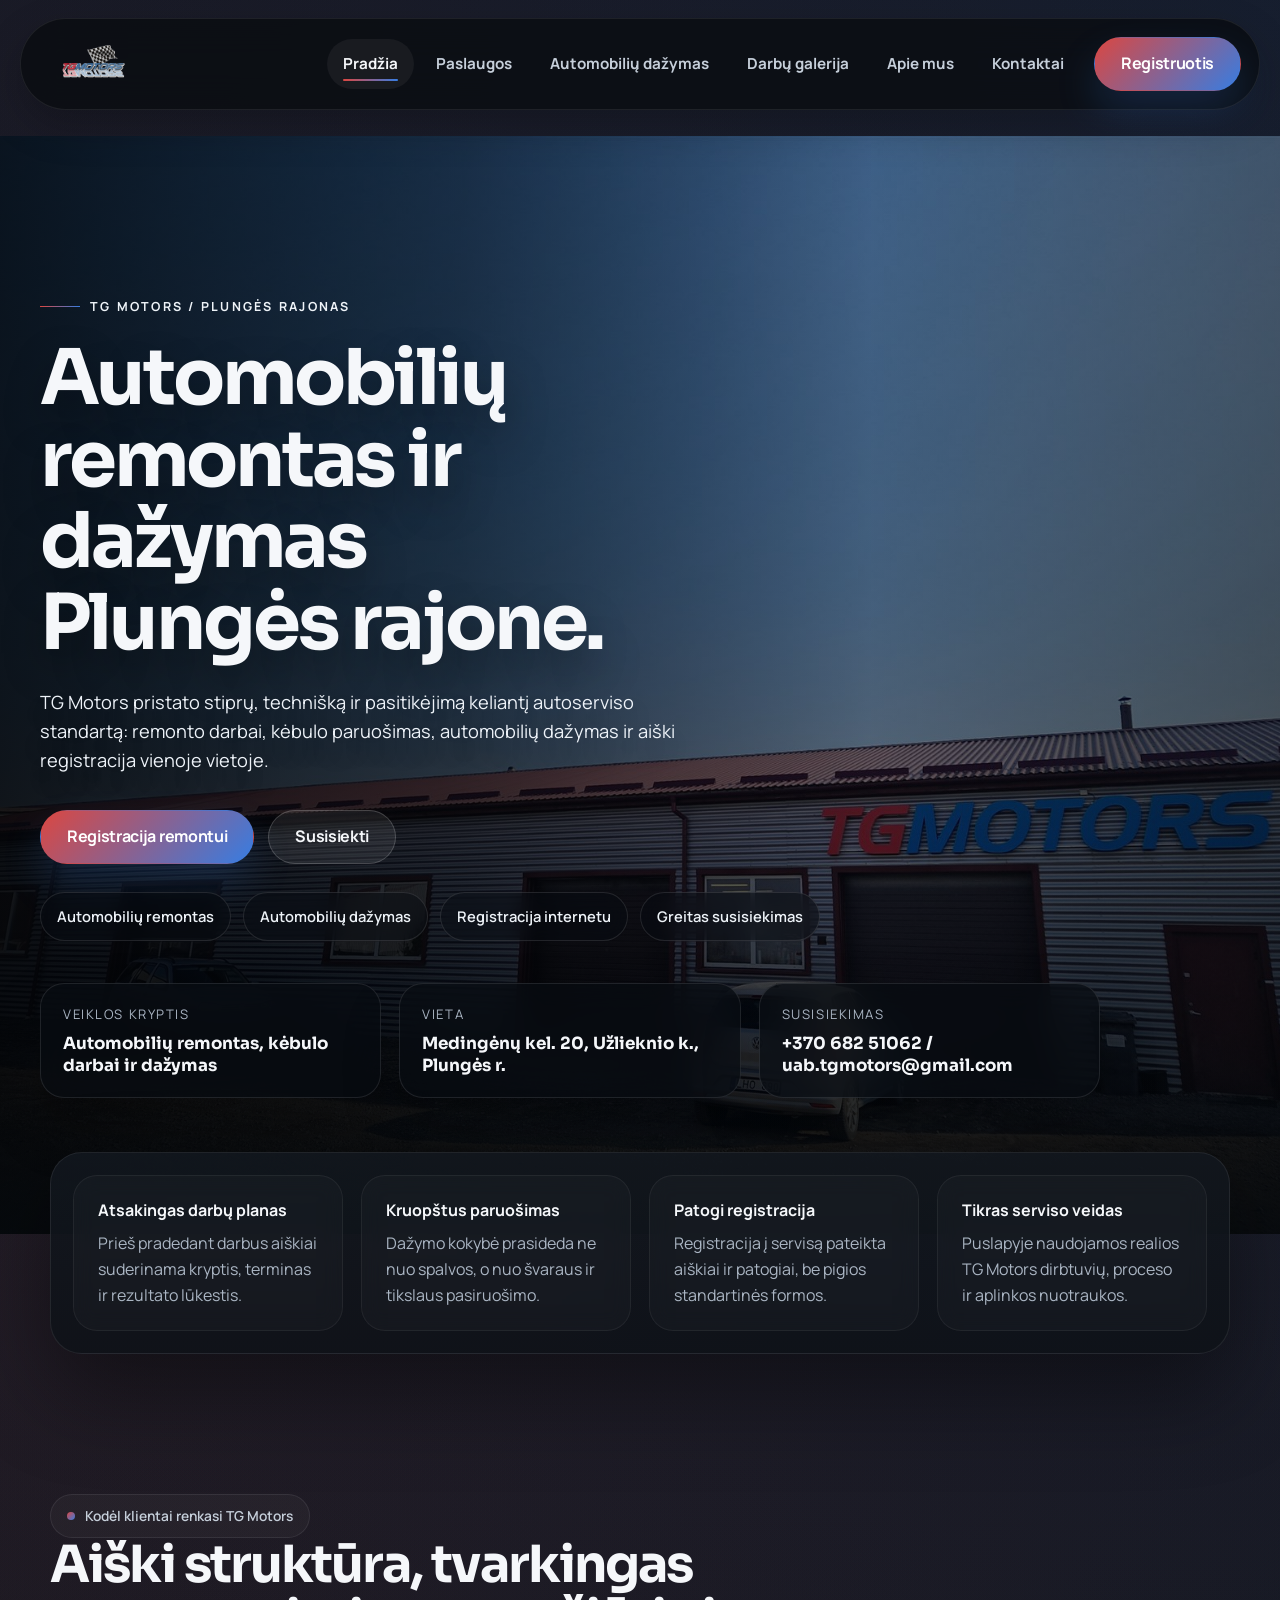
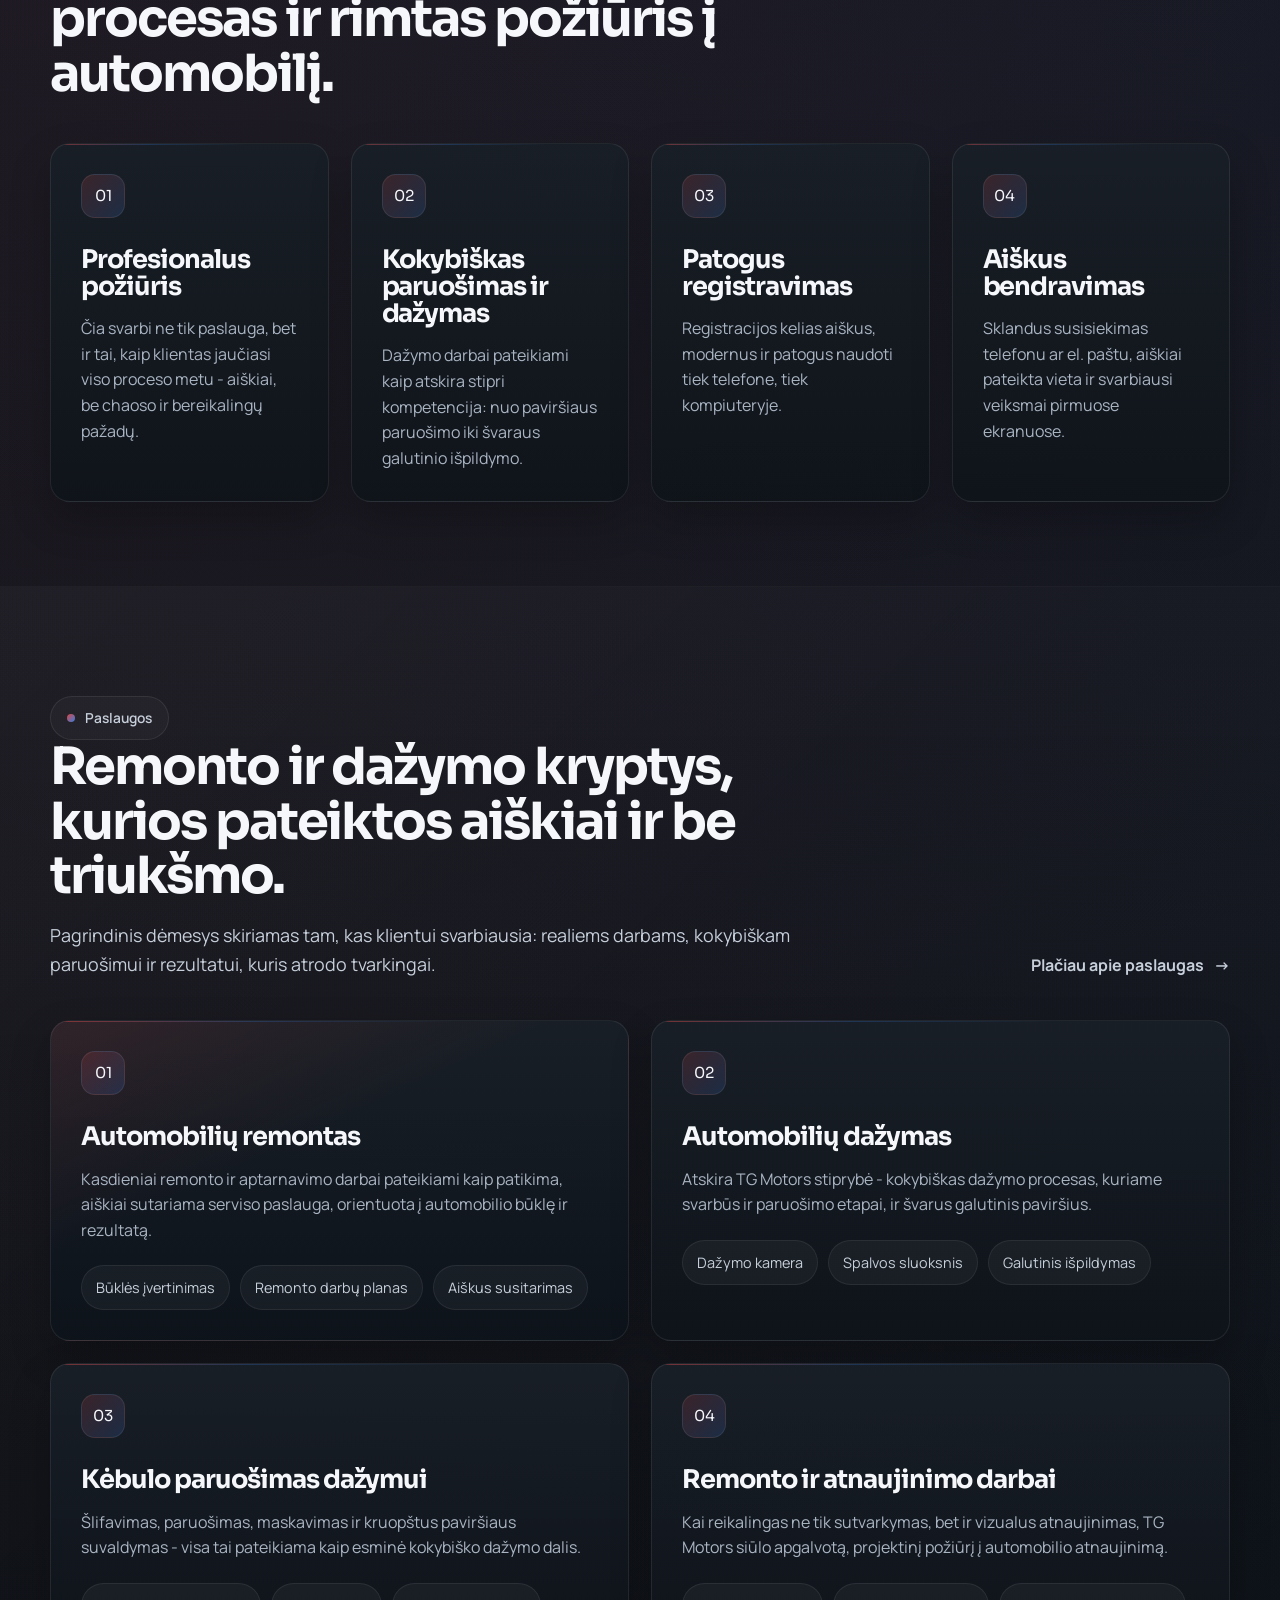
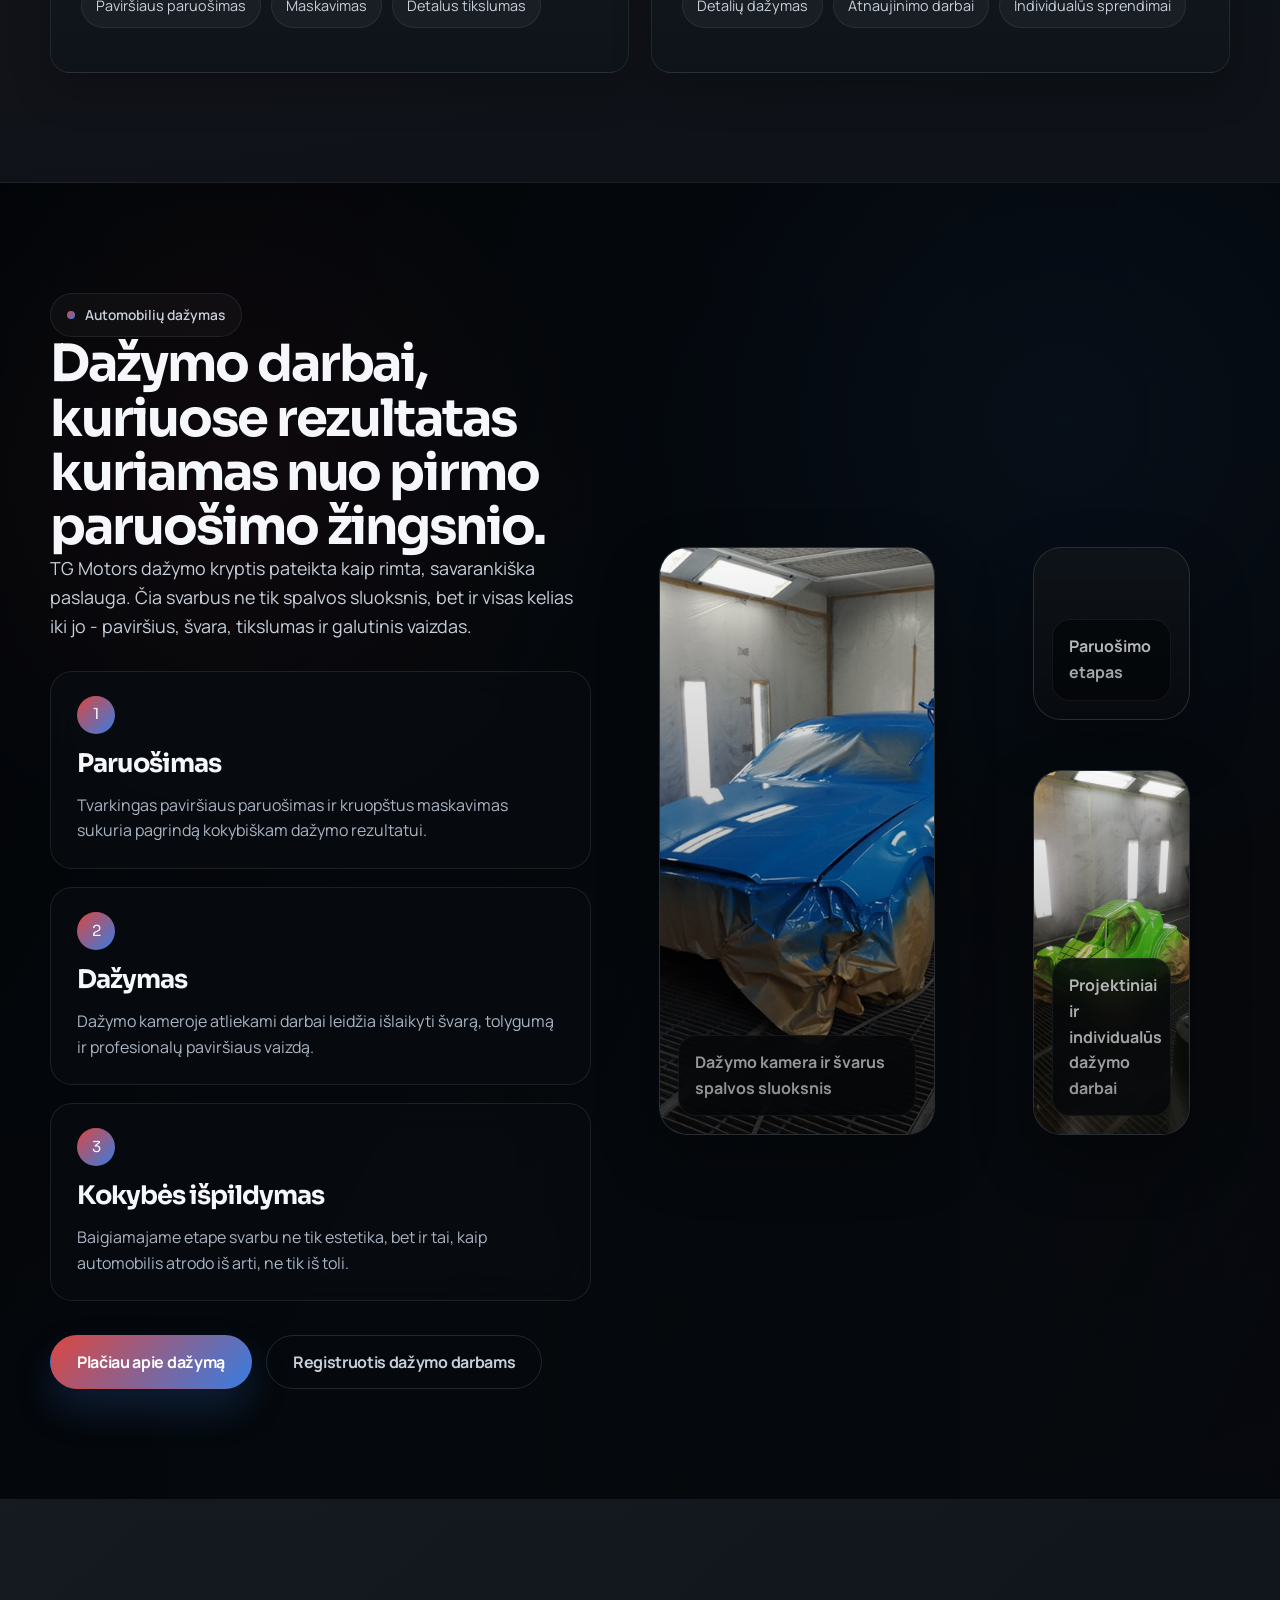
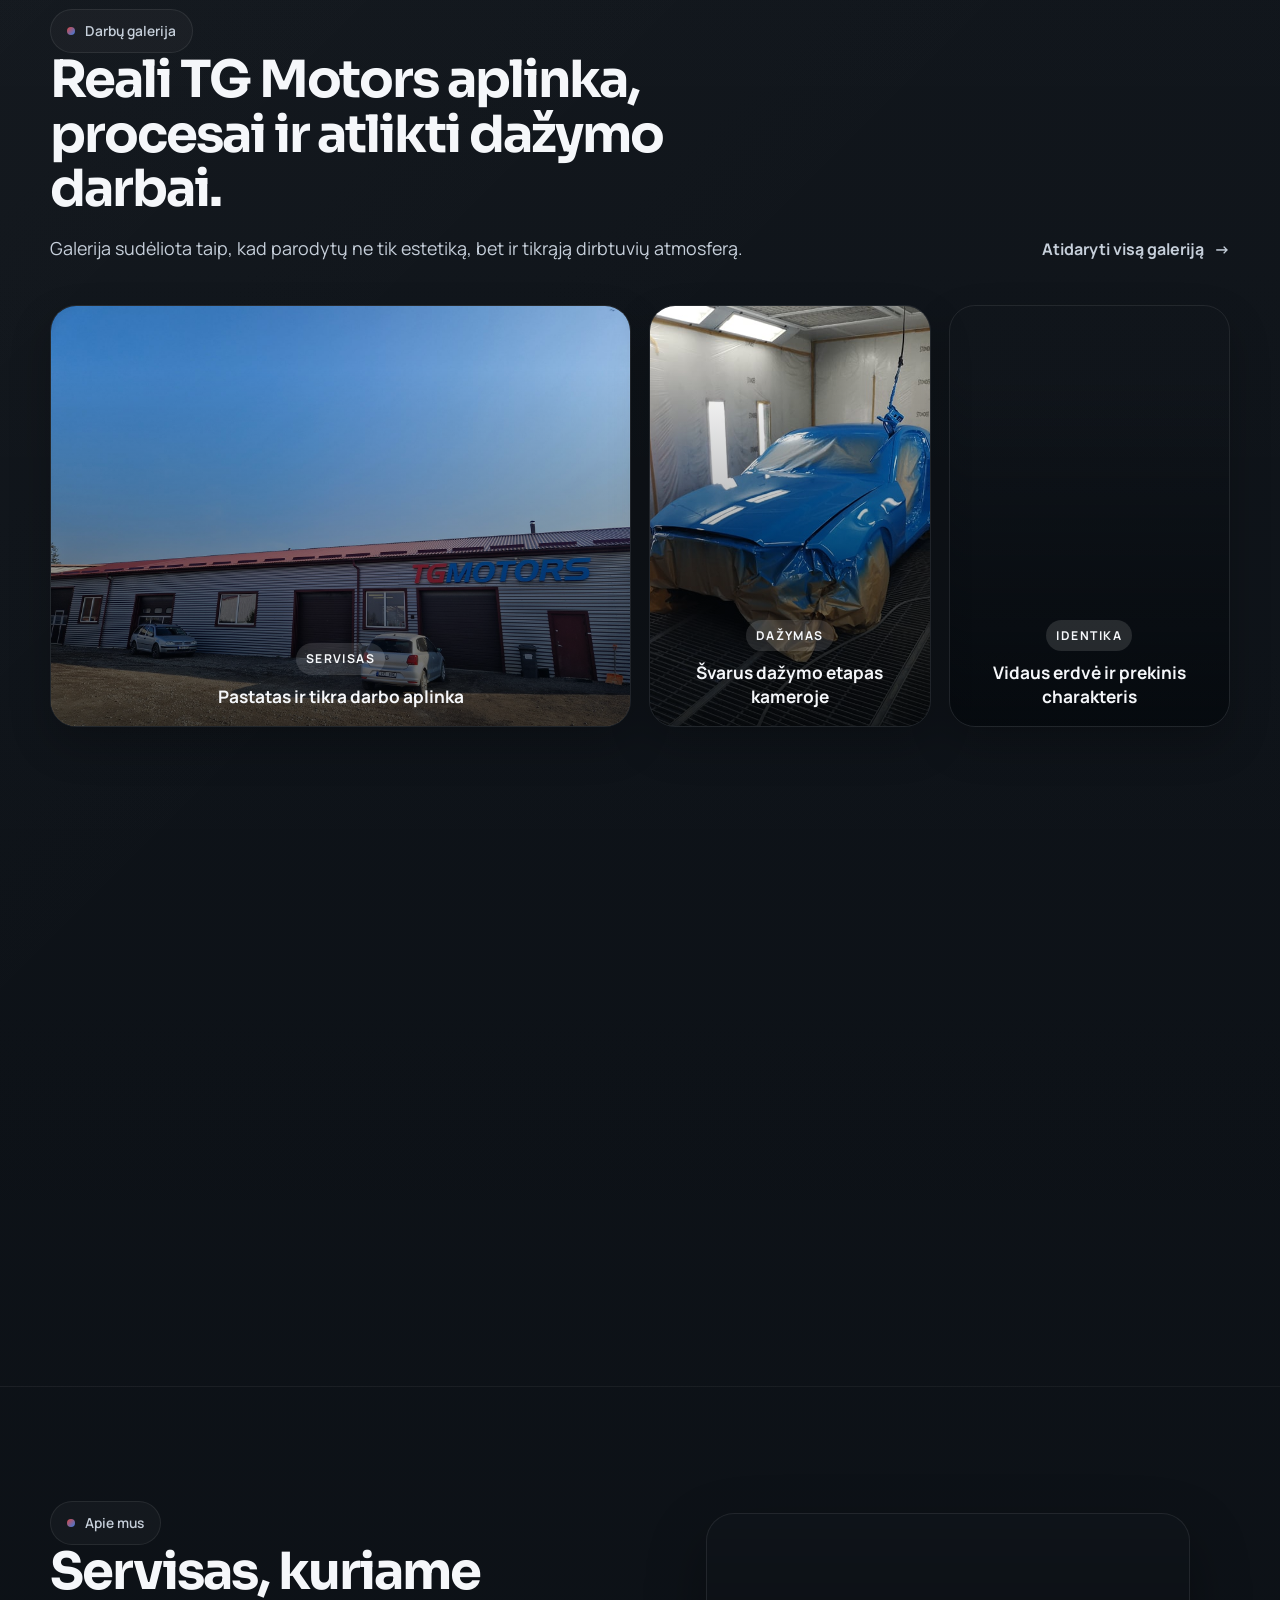
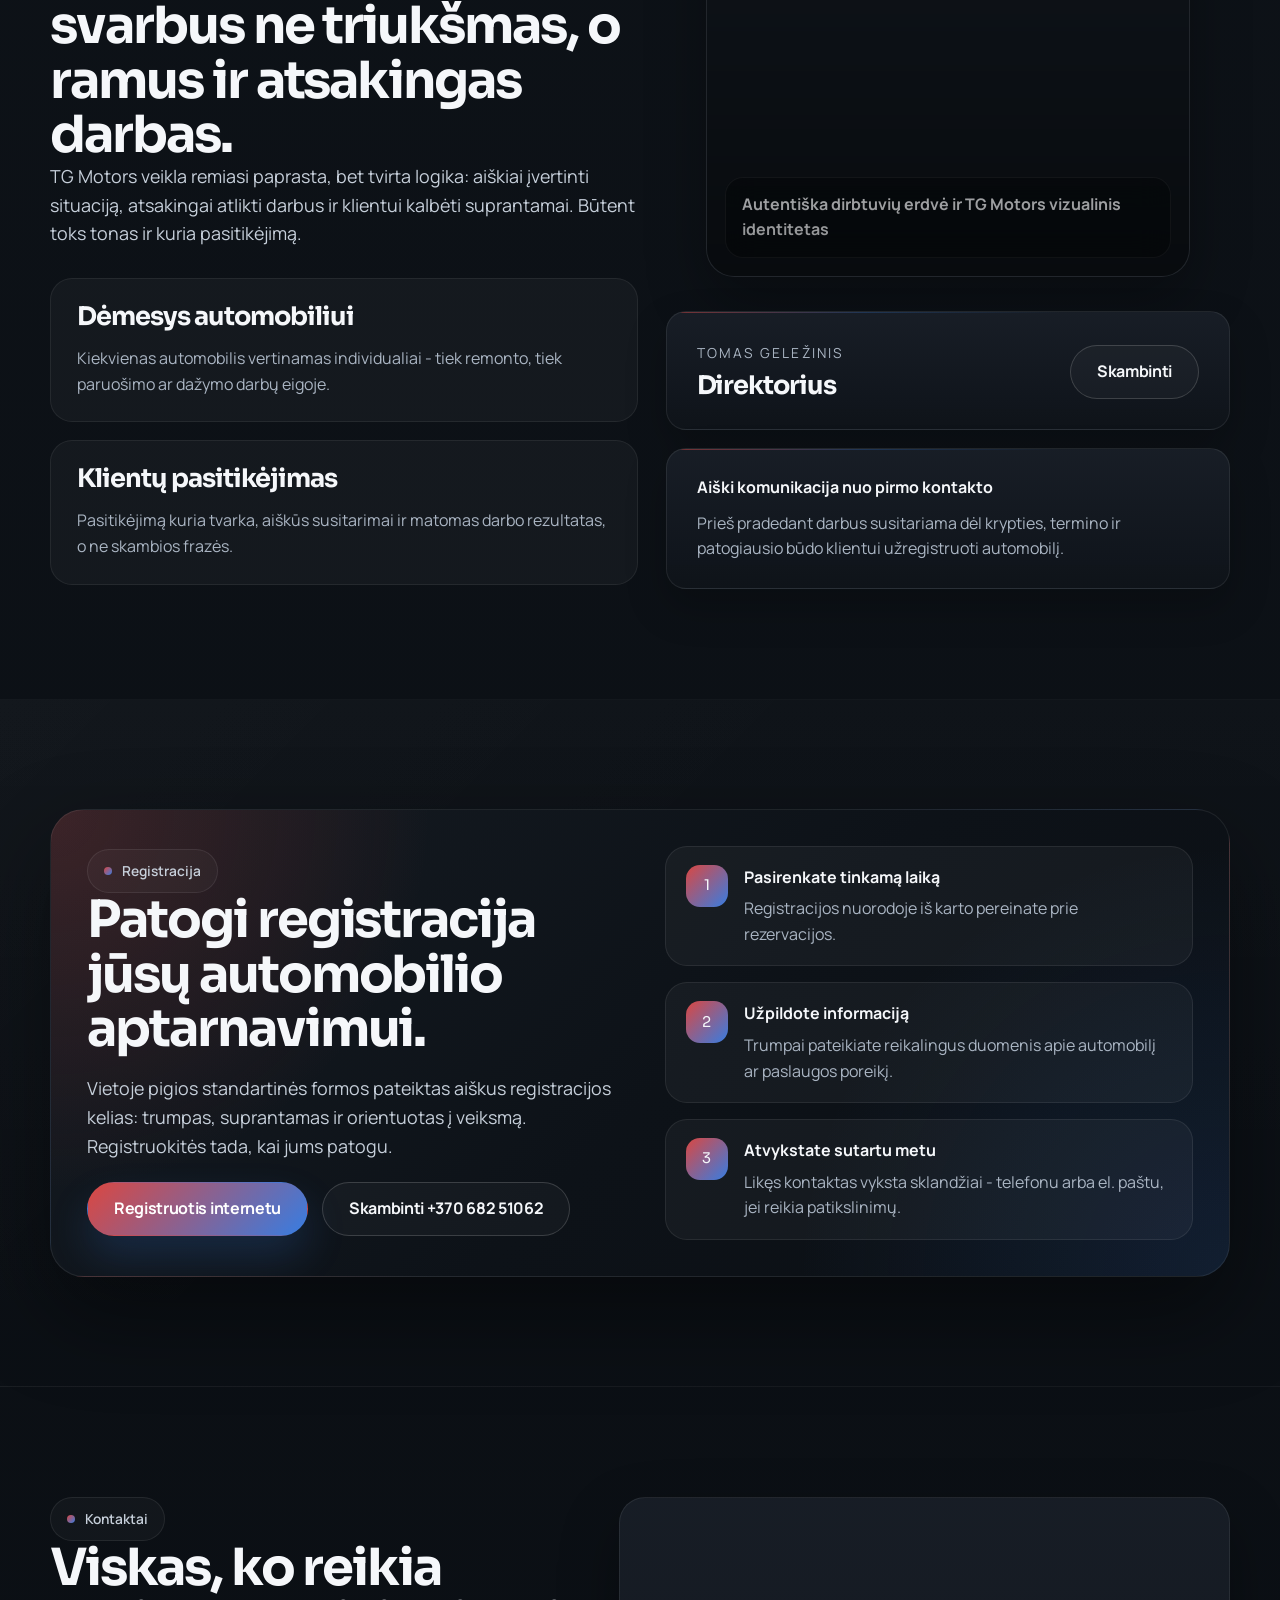
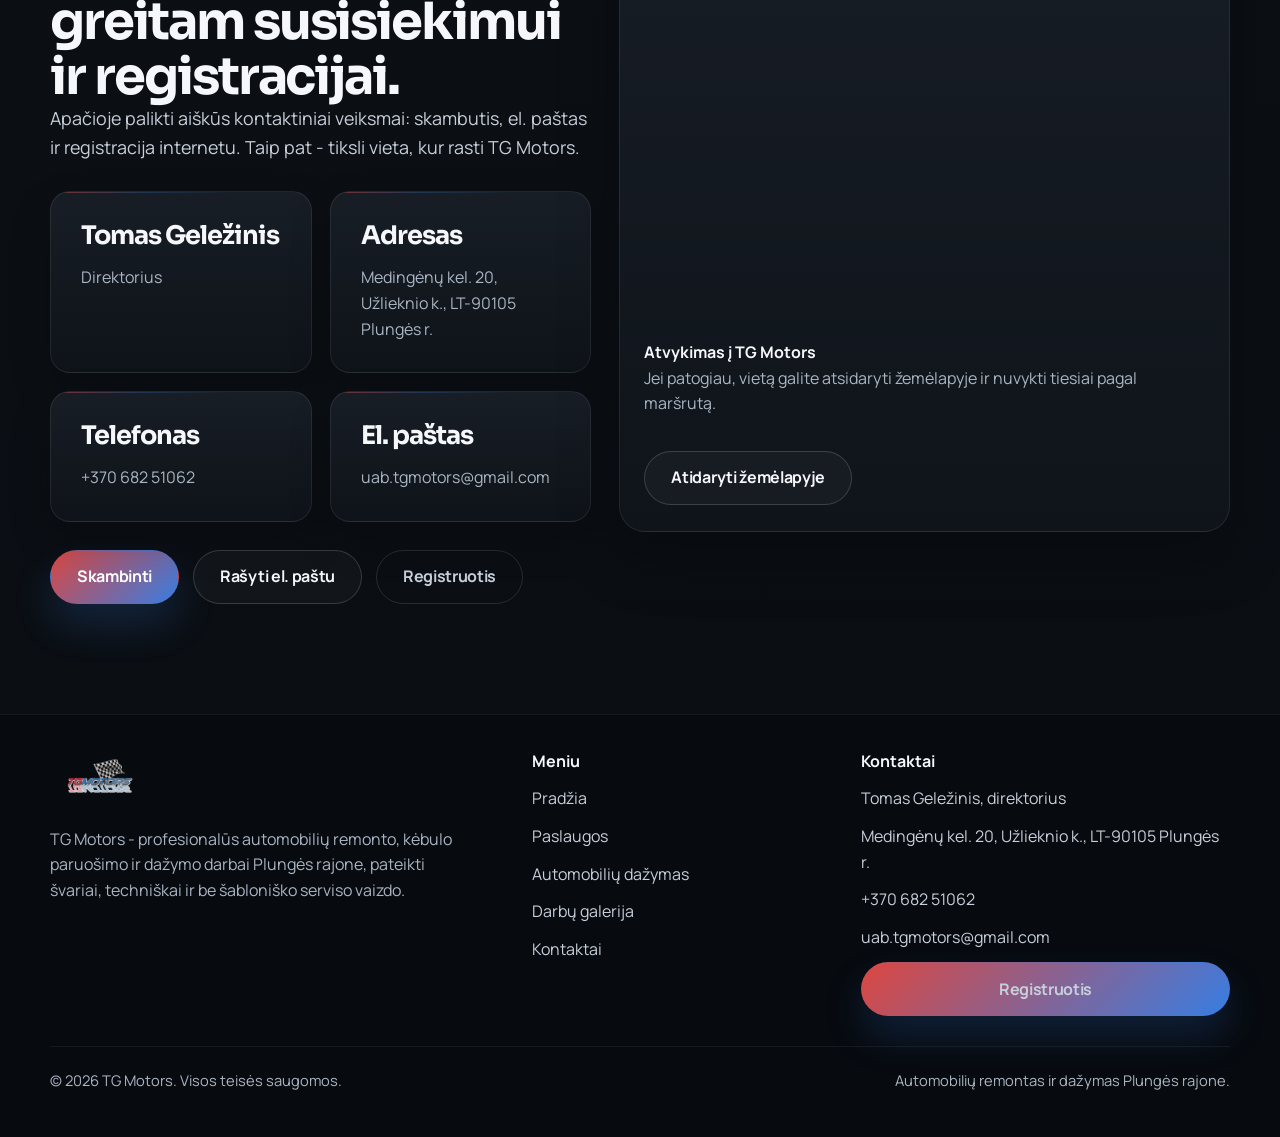
==== commit 3faf90f7: "Add files via upload" ====
--- a/index.html
+++ b/index.html
@@ -300,7 +300,7 @@
         </div>
       </section>
 
-      <section class="section" id="dazymas">
+      <section class="section section--paint-atmosphere" id="dazymas">
         <div class="container paint-layout">
           <div data-reveal>
             <span class="eyebrow-badge">Automobilių dažymas</span>
--- a/assets/css/styles.css
+++ b/assets/css/styles.css
@@ -417,6 +417,10 @@
   padding: 8px 0 56px;
 }
 
+.hero--paint-page {
+  padding: 8px 0 56px;
+}
+
 .hero-cinematic {
   position: relative;
   width: 100vw;
@@ -512,6 +516,43 @@
   background: rgba(8, 12, 18, 0.46);
   border-color: rgba(255, 255, 255, 0.11);
   backdrop-filter: blur(10px);
+}
+
+.hero-cinematic--paint {
+  --paint-overlay-position: right center;
+  --paint-overlay-size: 46% 100%;
+  min-height: clamp(720px, 92svh, 940px);
+}
+
+.hero-cinematic--paint::before {
+  background:
+    linear-gradient(90deg, rgba(3, 5, 8, 0.88) 0%, rgba(3, 5, 8, 0.58) 36%, rgba(3, 5, 8, 0.24) 68%, rgba(3, 5, 8, 0.5) 100%),
+    radial-gradient(circle at 18% 18%, rgba(214, 56, 62, 0.16), transparent 25%),
+    radial-gradient(circle at 82% 20%, rgba(39, 110, 219, 0.18), transparent 29%),
+    linear-gradient(180deg, rgba(5, 8, 12, 0.18) 0%, rgba(5, 8, 12, 0.46) 64%, rgba(5, 8, 12, 0.88) 100%),
+    url("../../images/dudu.jpg") var(--paint-overlay-position) / var(--paint-overlay-size) no-repeat;
+}
+
+.hero-cinematic--paint .hero-cinematic__image {
+  object-position: center center;
+  transform: scale(1.03);
+}
+
+.hero-cinematic--paint .hero-cinematic__content h1 {
+  max-width: 12ch;
+}
+
+.hero-cinematic--paint .hero-cinematic__content .hero-copy {
+  max-width: 700px;
+}
+
+.hero-cinematic--paint .metric-card {
+  background: rgba(7, 10, 15, 0.74);
+  border-color: rgba(255, 255, 255, 0.11);
+}
+
+.hero-cinematic--paint .hero-badges li {
+  background: rgba(7, 10, 15, 0.52);
 }
 
 .hero-meta-strip {
@@ -764,6 +805,60 @@
 .about-layout,
 .booking-panel {
   grid-template-columns: minmax(0, 1.02fr) minmax(0, 0.98fr);
+}
+
+.section--paint-atmosphere {
+  position: relative;
+  overflow: hidden;
+  isolation: isolate;
+  background: linear-gradient(180deg, #06090d, #0a1015);
+}
+
+.section--paint-atmosphere::before,
+.section--paint-atmosphere::after {
+  content: "";
+  position: absolute;
+  inset: 0;
+  pointer-events: none;
+}
+
+.section--paint-atmosphere::before {
+  background:
+    linear-gradient(115deg, rgba(4, 7, 10, 0.96) 0%, rgba(6, 10, 14, 0.84) 46%, rgba(7, 10, 14, 0.94) 100%),
+    url("../../images/du.jpg") center center / cover no-repeat;
+  opacity: 0.96;
+  transform: scale(1.04);
+}
+
+.section--paint-atmosphere::after {
+  background:
+    radial-gradient(circle at 18% 22%, rgba(214, 56, 62, 0.16), transparent 26%),
+    radial-gradient(circle at 83% 18%, rgba(39, 110, 219, 0.18), transparent 30%),
+    linear-gradient(90deg, rgba(4, 6, 10, 0.78), rgba(4, 6, 10, 0.3)),
+    url("../../images/dudu.jpg") right center / cover no-repeat;
+  opacity: 0.34;
+  filter: saturate(0.92) contrast(1.05);
+}
+
+.section--paint-atmosphere > .container {
+  position: relative;
+  z-index: 1;
+}
+
+.section--paint-atmosphere .process-card,
+.section--paint-atmosphere .timeline__item {
+  background: rgba(9, 13, 17, 0.76);
+  border-color: rgba(255, 255, 255, 0.09);
+  backdrop-filter: blur(18px);
+}
+
+.section--paint-atmosphere .image-card {
+  border-color: rgba(255, 255, 255, 0.11);
+}
+
+.section--paint-atmosphere .image-card__label {
+  background: rgba(6, 10, 14, 0.78);
+  border-color: rgba(255, 255, 255, 0.09);
 }
 
 .process-stack {
@@ -1882,8 +1977,17 @@
     padding: 4px 0 34px;
   }
 
+  .hero--paint-page {
+    padding: 4px 0 34px;
+  }
+
   .hero-cinematic {
     min-height: 680px;
+  }
+
+  .hero-cinematic--paint {
+    --paint-overlay-size: 60% 100%;
+    --paint-overlay-position: 108% center;
   }
 
   .hero-cinematic__inner {
@@ -1956,6 +2060,10 @@
     padding: 0 0 30px;
   }
 
+  .hero--paint-page {
+    padding: 0 0 30px;
+  }
+
   .registration-layout {
     padding: 112px 14px 34px;
   }
@@ -2012,8 +2120,17 @@
     min-height: 620px;
   }
 
+  .hero-cinematic--paint {
+    --paint-overlay-size: 74% 100%;
+    --paint-overlay-position: 132% center;
+  }
+
   .hero-cinematic__image {
     object-position: 68% 56%;
+  }
+
+  .hero-cinematic--paint .hero-cinematic__image {
+    object-position: center center;
   }
 
   .hero-cinematic__inner {
